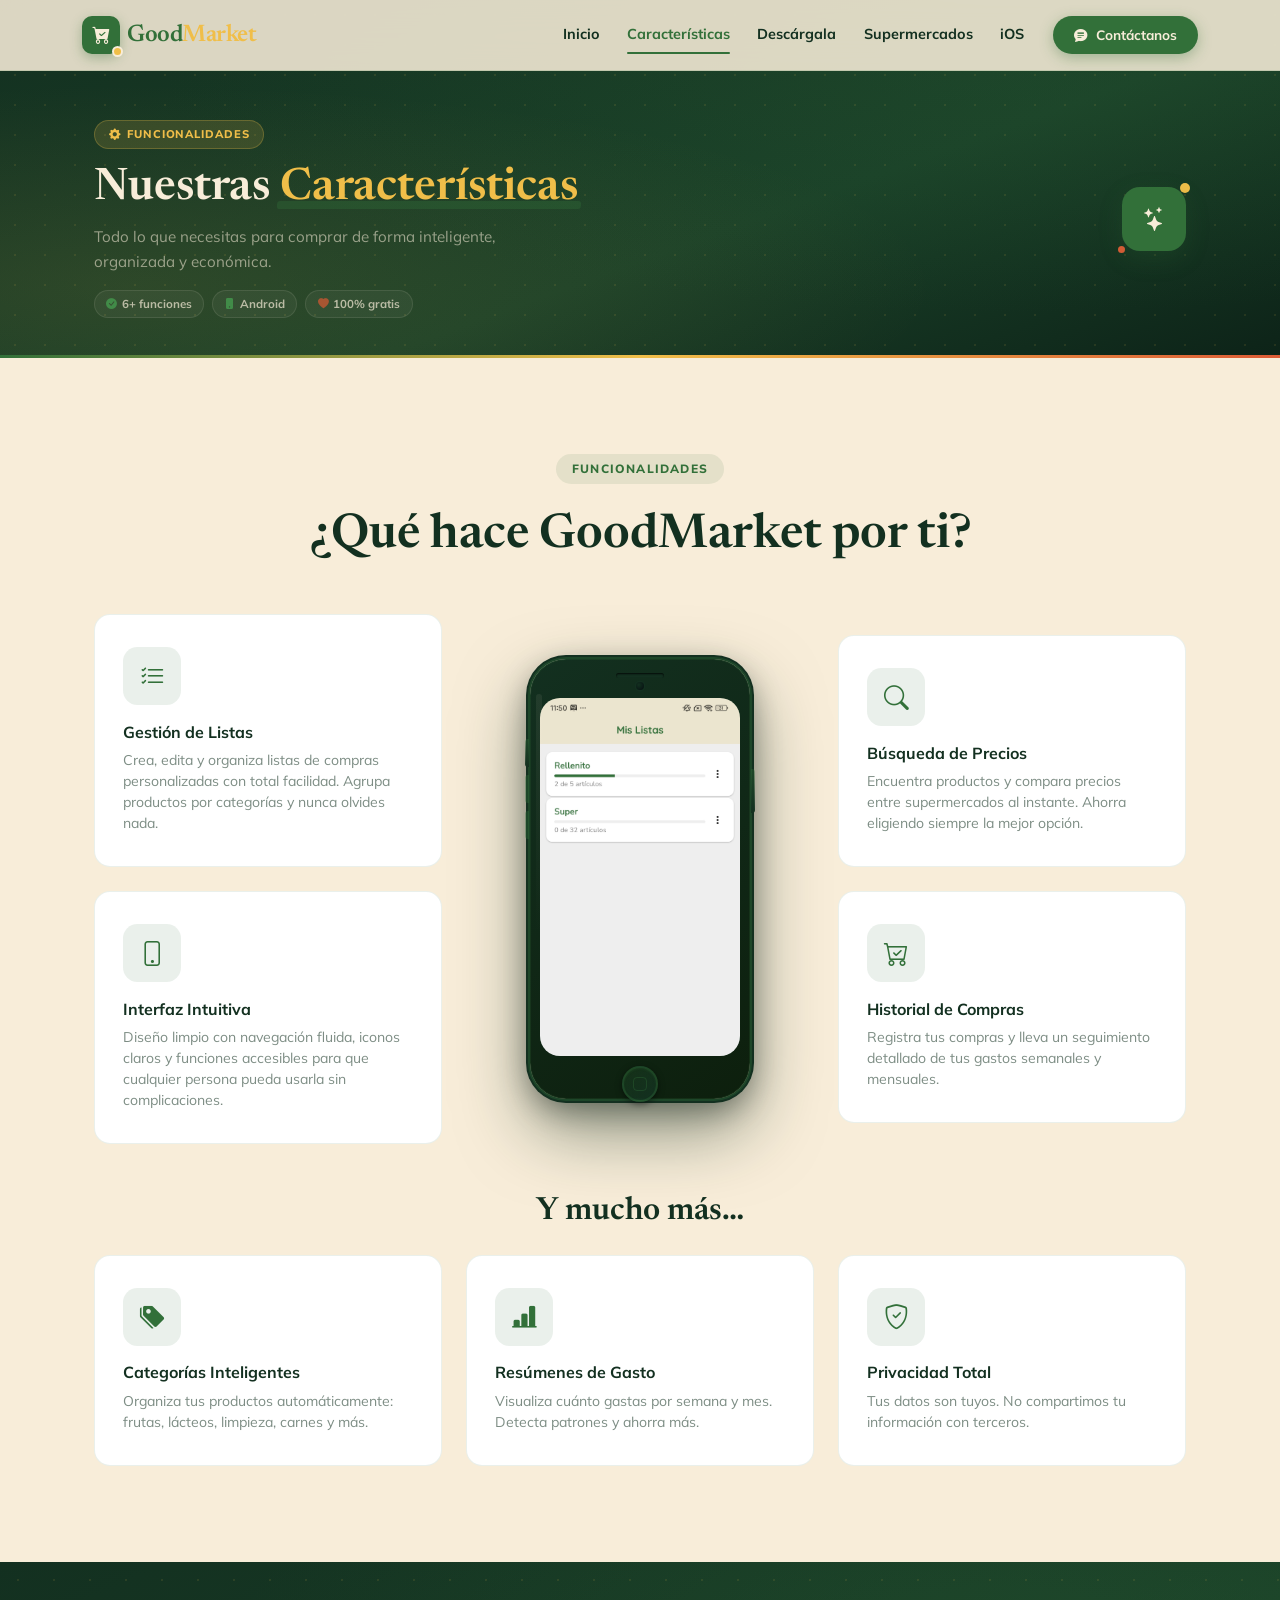
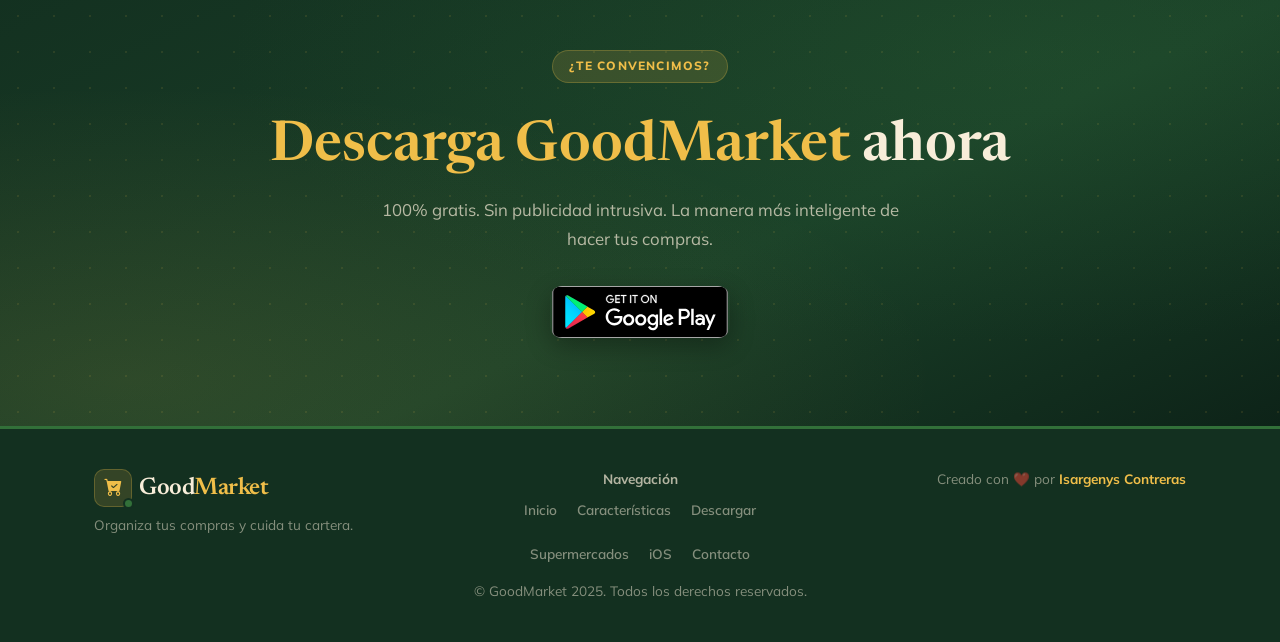
==== caracteristicas.html @ f2c8712f "Cambios en el diseño" ====
<!DOCTYPE html>
<html lang="es">
<head>
  <meta charset="utf-8" />
  <meta name="viewport" content="width=device-width, initial-scale=1, shrink-to-fit=no" />

  <title>Características de GoodMarket — Listas, Precios, Historial y más</title>
  <meta name="description" content="Descubre todas las funcionalidades de GoodMarket: gestión de listas de compras, búsqueda y comparación de precios, interfaz intuitiva e historial detallado de gastos." />
  <meta name="keywords" content="funcionalidades GoodMarket, características app compras, crear lista de compras, comparar precios supermercados, historial de compras, organizar compras app" />
  <meta name="robots" content="index, follow" />
  <link rel="canonical" href="https://www.goodmarket.app/caracteristicas.html" />

  <meta property="og:type" content="website" />
  <meta property="og:title" content="Características de GoodMarket — Todo para comprar inteligente" />
  <meta property="og:description" content="Gestión de listas, comparación de precios, interfaz limpia e historial de compras. Todo gratis." />
  <meta property="og:url" content="https://www.goodmarket.app/caracteristicas.html" />
  <meta property="og:image" content="https://www.goodmarket.app/assets/og-image.jpg" />
  <meta property="og:locale" content="es_ES" />

  <meta name="twitter:card" content="summary_large_image" />
  <meta name="twitter:title" content="Características de GoodMarket" />
  <meta name="twitter:description" content="Todas las funcionalidades para comprar inteligente." />
  <meta name="twitter:image" content="https://www.goodmarket.app/assets/og-image.jpg" />

  <link rel="icon" type="image/png" href="assets/Dark_small_logo.png" />
  <link rel="preconnect" href="https://fonts.googleapis.com" />
  <link rel="preconnect" href="https://fonts.gstatic.com" crossorigin />
  <link href="https://fonts.googleapis.com/css2?family=Mulish:wght@300;400;600;700;800&family=Newsreader:ital,wght@0,600;1,600&display=swap" rel="stylesheet" />
  <link href="https://cdn.jsdelivr.net/npm/bootstrap@5.3.3/dist/css/bootstrap.min.css" rel="stylesheet" />
  <link href="https://cdn.jsdelivr.net/npm/bootstrap-icons@1.11.3/font/bootstrap-icons.css" rel="stylesheet" />
  <link href="css/styles.css" rel="stylesheet" />

  <script type="application/ld+json">
  {
    "@context": "https://schema.org",
    "@type": "WebPage",
    "name": "Características de GoodMarket",
    "description": "Todas las funcionalidades de la app GoodMarket para organizar compras y comparar precios.",
    "url": "https://www.goodmarket.app/caracteristicas.html",
    "isPartOf": {
      "@type": "WebSite",
      "name": "GoodMarket",
      "url": "https://www.goodmarket.app"
    }
  }
  </script>
</head>

<body>

  <!-- ====== NAVBAR ====== -->
  <nav class="navbar navbar-expand-lg fixed-top" id="mainNav" aria-label="Navegación principal">
    <div class="container">
      <a class="navbar-brand gm-logo" href="index.html" aria-label="GoodMarket - Inicio">
        <span class="gm-logo__icon"><i class="bi bi-cart-check-fill"></i></span>
        <span class="gm-logo__text">
          <span class="gm-logo__good">Good</span><span class="gm-logo__market">Market</span>
        </span>
      </a>
      <button class="navbar-toggler" type="button"
              data-bs-toggle="collapse" data-bs-target="#navbarResponsive"
              aria-controls="navbarResponsive" aria-expanded="false" aria-label="Abrir menú">
        Menú <i class="bi bi-list ms-1"></i>
      </button>
      <div class="collapse navbar-collapse" id="navbarResponsive">
        <ul class="navbar-nav ms-auto me-3 my-3 my-lg-0">
          <li class="nav-item"><a class="nav-link" href="index.html">Inicio</a></li>
          <li class="nav-item"><a class="nav-link" href="caracteristicas.html">Características</a></li>
          <li class="nav-item"><a class="nav-link" href="descarga.html">Descárgala</a></li>
          <li class="nav-item"><a class="nav-link" href="unete.html">Supermercados</a></li>
          <li class="nav-item"><a class="nav-link" href="ios.html">iOS</a></li>
        </ul>
        <a class="btn-nav-feedback" href="contacto.html">
          <i class="bi bi-chat-text-fill me-2"></i>Contáctanos
        </a>
      </div>
    </div>
  </nav>

  <!-- ====== PAGE HEADER ====== -->
  <section class="page-header">
    <div class="container px-4">
      <div class="page-header__inner">

        <div class="page-header__text">
          <div class="page-header__badge">
            <i class="bi bi-gear-fill"></i> Funcionalidades
          </div>
          <h1 class="page-header__title">Nuestras <span>Características</span></h1>
          <p class="page-header__desc">
            Todo lo que necesitas para comprar de forma inteligente, organizada y económica.
          </p>
          <div class="page-header__tags">
            <span class="page-header__tag">
              <i class="bi bi-check-circle-fill t-forest"></i> 6+ funciones
            </span>
            <span class="page-header__tag">
              <i class="bi bi-phone-fill t-forest"></i> Android
            </span>
            <span class="page-header__tag">
              <i class="bi bi-heart-fill t-cherry"></i> 100% gratis
            </span>
          </div>
        </div>

        <div class="page-header__icon">
          <div class="page-header__icon-dot page-header__icon-dot--1"></div>
          <div class="page-header__icon-dot page-header__icon-dot--2"></div>
          <div class="page-header__icon-box page-header__icon-box--forest">
            <i class="bi bi-stars"></i>
          </div>
        </div>

      </div>
    </div>
  </section>

  <!-- ====== FEATURES CONTENT ====== -->
  <section class="features-section" aria-labelledby="features-title">
    <div class="container px-4">

      <div class="text-center mb-5 fade-in-up">
        <span class="section-label">Funcionalidades</span>
        <h2 class="section-title mt-2" id="features-title">¿Qué hace GoodMarket por ti?</h2>
      </div>

      <div class="row gx-4 gy-4 align-items-center mb-5">

        <!-- Columna izquierda -->
        <div class="col-lg-4">
          <div class="row gy-4">
            <div class="col-12 fade-in-up delay-1">
              <article class="feature-card">
                <div class="feature-icon-wrap"><i class="bi bi-list-check"></i></div>
                <h3>Gestión de Listas</h3>
                <p class="text-muted small mb-0">
                  Crea, edita y organiza listas de compras personalizadas con total facilidad.
                  Agrupa productos por categorías y nunca olvides nada.
                </p>
              </article>
            </div>
            <div class="col-12 fade-in-up delay-2">
              <article class="feature-card">
                <div class="feature-icon-wrap"><i class="bi bi-phone"></i></div>
                <h3>Interfaz Intuitiva</h3>
                <p class="text-muted small mb-0">
                  Diseño limpio con navegación fluida, iconos claros y funciones accesibles
                  para que cualquier persona pueda usarla sin complicaciones.
                </p>
              </article>
            </div>
          </div>
        </div>

        <!-- Phone Mockup centro -->
        <div class="col-lg-4 text-center fade-in-up">
          <div class="phone-mockup">
            <div class="phone-mockup__frame">
              <div class="phone-mockup__speaker"></div>
              <div class="phone-mockup__camera"></div>
              <div class="phone-mockup__screen">
                <img src="assets/6343.jpg"
                     alt="Vista de la app GoodMarket mostrando categorías de productos y precios comparados"
                     width="220" height="440" loading="lazy" />
              </div>
              <div class="phone-mockup__home"></div>
            </div>
            <div class="phone-mockup__shine" aria-hidden="true"></div>
          </div>
        </div>

        <!-- Columna derecha -->
        <div class="col-lg-4">
          <div class="row gy-4">
            <div class="col-12 fade-in-up delay-1">
              <article class="feature-card">
                <div class="feature-icon-wrap"><i class="bi bi-search"></i></div>
                <h3>Búsqueda de Precios</h3>
                <p class="text-muted small mb-0">
                  Encuentra productos y compara precios entre supermercados al instante.
                  Ahorra eligiendo siempre la mejor opción.
                </p>
              </article>
            </div>
            <div class="col-12 fade-in-up delay-2">
              <article class="feature-card">
                <div class="feature-icon-wrap"><i class="bi bi-cart-check"></i></div>
                <h3>Historial de Compras</h3>
                <p class="text-muted small mb-0">
                  Registra tus compras y lleva un seguimiento detallado de tus gastos
                  semanales y mensuales.
                </p>
              </article>
            </div>
          </div>
        </div>

      </div>

      <!-- Más funcionalidades -->
      <div class="text-center mb-4 fade-in-up">
        <h3 class="section-title" style="font-size:clamp(1.5rem,3vw,2rem);">Y mucho más…</h3>
      </div>

      <div class="row gx-4 gy-4 justify-content-center">
        <div class="col-md-6 col-lg-4 fade-in-up delay-1">
          <article class="feature-card">
            <div class="feature-icon-wrap"><i class="bi bi-tags-fill"></i></div>
            <h3>Categorías Inteligentes</h3>
            <p class="text-muted small mb-0">
              Organiza tus productos automáticamente: frutas, lácteos, limpieza, carnes y más.
            </p>
          </article>
        </div>
        <div class="col-md-6 col-lg-4 fade-in-up delay-2">
          <article class="feature-card">
            <div class="feature-icon-wrap"><i class="bi bi-bar-chart-line-fill"></i></div>
            <h3>Resúmenes de Gasto</h3>
            <p class="text-muted small mb-0">
              Visualiza cuánto gastas por semana y mes. Detecta patrones y ahorra más.
            </p>
          </article>
        </div>
        <div class="col-md-6 col-lg-4 fade-in-up delay-3">
          <article class="feature-card">
            <div class="feature-icon-wrap"><i class="bi bi-shield-check"></i></div>
            <h3>Privacidad Total</h3>
            <p class="text-muted small mb-0">
              Tus datos son tuyos. No compartimos tu información con terceros.
            </p>
          </article>
        </div>
      </div>

    </div>
  </section>

  <!-- ====== CTA ====== -->
  <section class="cta-section" aria-labelledby="cta-feat-title">
    <div class="container px-4 text-center fade-in-up" style="position:relative;z-index:1;">
      <span class="section-label section-label--dark">¿Te convencimos?</span>
      <h2 class="cta-title mt-3" id="cta-feat-title">
        <span>Descarga GoodMarket</span> ahora
      </h2>
      <p class="cta-subtitle mx-auto" style="max-width:520px;">
        100% gratis. Sin publicidad intrusiva. La manera más inteligente de hacer tus compras.
      </p>
      <div class="app-badge-wrap justify-content-center">
        <a href="https://play.google.com/store/apps/details?id=com.felixdev.goodmarketlist&hl=es_419"
           target="_blank" rel="noopener noreferrer"
           aria-label="Descargar GoodMarket en Google Play Store">
          <img class="app-badge" src="assets/img/google-play-badge.svg"
               alt="Disponible en Google Play" width="180" height="52" loading="lazy" />
        </a>
      </div>
    </div>
  </section>

  <!-- ====== FOOTER ====== -->
  <footer aria-label="Pie de página">
    <div class="container px-4">
      <div class="row gy-4">
        <div class="col-lg-4 text-center text-lg-start">
          <a class="gm-logo gm-logo--light" href="index.html" aria-label="GoodMarket - Inicio">
            <span class="gm-logo__icon"><i class="bi bi-cart-check-fill"></i></span>
            <span class="gm-logo__text">
              <span class="gm-logo__good">Good</span><span class="gm-logo__market">Market</span>
            </span>
          </a>
          <p class="footer-text mt-2">Organiza tus compras y cuida tu cartera.</p>
        </div>
        <div class="col-lg-4 text-center">
          <p class="footer-text fw-bold mb-2" style="color:rgba(248,237,217,0.7);">Navegación</p>
          <ul class="footer-links justify-content-center">
            <li><a href="index.html">Inicio</a></li>
            <li><a href="caracteristicas.html">Características</a></li>
            <li><a href="descarga.html">Descargar</a></li>
            <li><a href="unete.html">Supermercados</a></li>
            <li><a href="ios.html">iOS</a></li>
            <li><a href="contacto.html">Contacto</a></li>
          </ul>
          <p class="footer-text mb-0">&copy; GoodMarket 2025. Todos los derechos reservados.</p>
        </div>
        <div class="col-lg-4 text-center text-lg-end">
          <p class="footer-text mb-0">
            Creado con ❤️ por
            <a href="https://isargenys.github.io/" target="_blank" rel="noopener noreferrer">
              <span class="footer-author">Isargenys Contreras</span>
            </a>
          </p>
        </div>
      </div>
    </div>
  </footer>

  <script src="https://cdn.jsdelivr.net/npm/bootstrap@5.3.3/dist/js/bootstrap.bundle.min.js"></script>
  <script src="js/main.js"></script>
</body>
</html>
---- css/styles.css ----
/* ================================================
   VARIABLES — PALETA ÚNICA
   #327039 · #133020 · #F8EDD9 · #F0BE49 · #DD5C36
================================================ */
:root {
  --forest:    #327039;
  --tilled:    #133020;
  --alabaster: #F8EDD9;
  --wheat:     #F0BE49;
  --cherry:    #DD5C36;

  /* Variantes con transparencia */
  --forest-5:   rgba(50, 112, 57, 0.05);
  --forest-10:  rgba(50, 112, 57, 0.10);
  --forest-15:  rgba(50, 112, 57, 0.15);
  --forest-20:  rgba(50, 112, 57, 0.20);
  --forest-35:  rgba(50, 112, 57, 0.35);

  --tilled-85:  rgba(19, 48, 32, 0.85);
  --tilled-50:  rgba(19, 48, 32, 0.50);
  --tilled-15:  rgba(19, 48, 32, 0.15);
  --tilled-8:   rgba(19, 48, 32, 0.08);

  --wheat-10:   rgba(240, 190, 73, 0.10);
  --wheat-15:   rgba(240, 190, 73, 0.15);
  --wheat-25:   rgba(240, 190, 73, 0.25);
  --wheat-40:   rgba(240, 190, 73, 0.40);

  --cherry-10:  rgba(221, 92, 54, 0.10);
  --cherry-15:  rgba(221, 92, 54, 0.15);
  --cherry-25:  rgba(221, 92, 54, 0.25);
  --cherry-40:  rgba(221, 92, 54, 0.40);

  --alabaster-70: rgba(248, 237, 217, 0.70);
  --alabaster-50: rgba(248, 237, 217, 0.50);
  --alabaster-30: rgba(248, 237, 217, 0.30);
  --alabaster-15: rgba(248, 237, 217, 0.15);
  --alabaster-7:  rgba(248, 237, 217, 0.07);

  --radius:    1rem;
  --shadow:    0 20px 60px var(--tilled-15);
  --shadow-sm: 0 4px 20px var(--tilled-8);
}

*, *::before, *::after { box-sizing: border-box; }
html { scroll-behavior: smooth; }

body {
  font-family: 'Mulish', sans-serif;
  color: var(--tilled);
  background: var(--alabaster);
  overflow-x: hidden;
}

/* ================================================
   SELECCIÓN DE TEXTO
================================================ */
::selection {
  background: var(--wheat);
  color: var(--tilled);
}

::-moz-selection {
  background: var(--wheat);
  color: var(--tilled);
}

/* ================================================
   SCROLLBAR
================================================ */
::-webkit-scrollbar { width: 8px; }
::-webkit-scrollbar-track { background: var(--alabaster); }
::-webkit-scrollbar-thumb {
  background: var(--forest);
  border-radius: 4px;
}
::-webkit-scrollbar-thumb:hover { background: var(--tilled); }

/* ================================================
   ENLACES GLOBALES
================================================ */
a { color: var(--forest); transition: color 0.2s; }
a:hover { color: var(--tilled); }

/* ================================================
   LOGO TIPOGRÁFICO
================================================ */
.gm-logo {
  display: inline-flex;
  align-items: center;
  gap: 0.45rem;
  text-decoration: none;
  user-select: none;
}

.gm-logo__icon {
  display: flex;
  align-items: center;
  justify-content: center;
  width: 38px;
  height: 38px;
  background: var(--forest);
  border-radius: 10px;
  flex-shrink: 0;
  position: relative;
  box-shadow: 0 4px 12px var(--forest-35);
  transition: transform 0.3s ease, box-shadow 0.3s ease;
}

.gm-logo__icon::after {
  content: '';
  position: absolute;
  bottom: -3px;
  right: -3px;
  width: 11px;
  height: 11px;
  background: var(--wheat);
  border-radius: 50%;
  border: 2px solid var(--alabaster);
}

.gm-logo__icon i {
  font-size: 1.15rem;
  color: var(--alabaster);
}

.gm-logo:hover .gm-logo__icon {
  transform: rotate(-6deg) scale(1.08);
  box-shadow: 0 6px 18px var(--forest-35);
}

.gm-logo__text {
  display: flex;
  align-items: baseline;
  font-family: 'Newsreader', serif;
  font-size: 1.5rem;
  font-weight: 600;
  letter-spacing: -0.02em;
  line-height: 1;
}

.gm-logo__good   { color: var(--forest); transition: color 0.3s; }
.gm-logo__market { color: var(--wheat); transition: color 0.3s; }

/* Logo sobre fondo oscuro */
.gm-logo--light .gm-logo__icon {
  background: var(--wheat-15);
  border: 1.5px solid var(--wheat-25);
  box-shadow: none;
}
.gm-logo--light .gm-logo__icon i   { color: var(--wheat); }
.gm-logo--light .gm-logo__icon::after {
  background: var(--forest);
  border-color: var(--tilled);
}
.gm-logo--light .gm-logo__good   { color: var(--alabaster); }
.gm-logo--light .gm-logo__market { color: var(--wheat); }

/* ================================================
   NAVBAR
================================================ */
#mainNav {
  background: rgba(248, 237, 217, 0.88);
  backdrop-filter: blur(16px);
  -webkit-backdrop-filter: blur(16px);
  border-bottom: 1px solid var(--forest-15);
  transition: all 0.3s ease;
  padding: 0.7rem 0;
}

#mainNav.scrolled {
  background: rgba(248, 237, 217, 0.98);
  box-shadow: var(--shadow-sm);
}

.nav-link {
  font-weight: 700;
  font-size: 0.9rem;
  color: var(--tilled) !important;
  padding: 0.5rem 0.85rem !important;
  position: relative;
  transition: color 0.3s;
}

.nav-link::after {
  content: '';
  position: absolute;
  bottom: 0; left: 0.85rem; right: 0.85rem;
  height: 2px;
  background: var(--forest);
  border-radius: 2px;
  transform: scaleX(0);
  transition: transform 0.3s ease;
}

.nav-link:hover        { color: var(--forest) !important; }
.nav-link:hover::after { transform: scaleX(1); }
.nav-link.active       { color: var(--forest) !important; }
.nav-link.active::after{ transform: scaleX(1); }

.btn-nav-feedback {
  background: var(--forest);
  color: var(--alabaster) !important;
  border: none;
  font-weight: 700;
  font-size: 0.85rem;
  padding: 0.55rem 1.3rem;
  border-radius: 50px;
  transition: all 0.3s ease;
  box-shadow: 0 4px 14px var(--forest-35);
  text-decoration: none;
  display: inline-flex;
  align-items: center;
}

.btn-nav-feedback:hover {
  background: var(--tilled);
  transform: translateY(-2px);
  box-shadow: 0 8px 22px var(--tilled-15);
  color: var(--wheat) !important;
}

.navbar-toggler {
  border: 2px solid var(--forest-35);
  border-radius: 0.5rem;
  padding: 0.4rem 0.75rem;
  font-size: 0.85rem;
  font-weight: 700;
  color: var(--forest);
}

.navbar-toggler:focus { box-shadow: 0 0 0 3px var(--forest-15); }


/* ================================================
   HERO
================================================ */
.masthead {
  min-height: 100vh;
  background:
    radial-gradient(ellipse at 75% 30%, var(--forest-20) 0%, transparent 55%),
    radial-gradient(ellipse at 15% 80%, var(--wheat-15) 0%, transparent 50%),
    linear-gradient(160deg, var(--tilled) 0%, #1a4028 55%, #0d2318 100%);
  display: flex;
  align-items: center;
  padding: 7rem 0 4rem;
  position: relative;
  overflow: hidden;
}

.masthead::before {
  content: '';
  position: absolute;
  inset: 0;
  background-image: radial-gradient(circle, var(--wheat-10) 1px, transparent 1px);
  background-size: 36px 36px;
  pointer-events: none;
}

.hero-badge {
  display: inline-flex;
  align-items: center;
  gap: 0.45rem;
  background: var(--wheat-15);
  border: 1px solid var(--wheat-40);
  color: var(--wheat);
  font-size: 0.78rem;
  font-weight: 800;
  padding: 0.4rem 1.1rem;
  border-radius: 50px;
  margin-bottom: 1.5rem;
  letter-spacing: 0.06em;
  text-transform: uppercase;
}

.hero-title {
  font-family: 'Newsreader', serif;
  font-size: clamp(3rem, 8vw, 5.5rem);
  font-weight: 600;
  color: var(--alabaster);
  line-height: 1.05;
  margin-bottom: 1.5rem;
}

.hero-title span { color: var(--wheat); }

.hero-subtitle {
  font-size: 1.1rem;
  color: var(--alabaster-70);
  font-weight: 400;
  line-height: 1.75;
  margin-bottom: 2.5rem;
  max-width: 460px;
}

.hero-stats {
  display: flex;
  gap: 1.75rem;
  margin-bottom: 2.5rem;
  flex-wrap: wrap;
}

.hero-stat-number {
  display: block;
  font-size: 1.5rem;
  font-weight: 800;
  color: var(--wheat);
}

.hero-stat-label {
  font-size: 0.72rem;
  color: var(--alabaster-50);
  text-transform: uppercase;
  letter-spacing: 0.06em;
}

.hero-stat-divider {
  width: 1px;
  background: var(--alabaster-15);
  align-self: stretch;
}

.app-badge-wrap { display: flex; flex-wrap: wrap; gap: 1rem; align-items: center; }
.app-badge-wrap a { transition: transform 0.3s, filter 0.3s; }
.app-badge-wrap a:hover { transform: translateY(-3px); filter: brightness(1.1); }

.app-badge {
  height: 52px;
  border-radius: 0.75rem;
  box-shadow: 0 8px 24px rgba(0,0,0,0.3);
}

.hero-image-wrapper {
  position: relative;
  display: flex;
  justify-content: center;
  align-items: center;
}

.hero-glow {
  position: absolute;
  width: 380px; height: 380px;
  background: radial-gradient(circle, var(--forest-35), transparent 68%);
  border-radius: 50%;
  z-index: 0;
}

.hero-phone-img {
  position: relative;
  z-index: 1;
  max-width: 75%;
  height: auto;
  filter: drop-shadow(0 30px 55px rgba(0,0,0,0.5));
  animation: float 6s ease-in-out infinite;
}

@keyframes float {
  0%, 100% { transform: translateY(0); }
  50%      { transform: translateY(-18px); }
}

/* ================================================
   PAGE HEADER — FONDO OSCURO MODERNO
================================================ */
.page-header {
  background:
    radial-gradient(ellipse at 80% 20%, var(--forest-15) 0%, transparent 60%),
    radial-gradient(ellipse at 10% 80%, var(--wheat-10) 0%, transparent 50%),
    linear-gradient(160deg, var(--tilled) 0%, #1a4028 60%, #0d2318 100%);
  padding: 7.5rem 0 2.5rem;
  position: relative;
  overflow: hidden;
}

/* Patrón de puntos */
.page-header::before {
  content: '';
  position: absolute;
  inset: 0;
  background-image: radial-gradient(circle, var(--wheat-10) 1px, transparent 1px);
  background-size: 30px 30px;
  pointer-events: none;
}

/* Línea gradiente inferior */
.page-header::after {
  content: '';
  position: absolute;
  bottom: 0;
  left: 0;
  right: 0;
  height: 3px;
  background: linear-gradient(90deg, var(--forest), var(--wheat), var(--cherry));
}

/* Layout */
.page-header__inner {
  display: flex;
  align-items: center;
  justify-content: space-between;
  gap: 2rem;
  position: relative;
  z-index: 1;
}

/* ── Texto ── */
.page-header__text {
  flex: 1;
  min-width: 0;
}

/* Badge */
.page-header__badge {
  display: inline-flex;
  align-items: center;
  gap: 0.35rem;
  font-size: 0.7rem;
  font-weight: 800;
  letter-spacing: 0.08em;
  text-transform: uppercase;
  padding: 0.3rem 0.85rem;
  border-radius: 50px;
  margin-bottom: 0.85rem;
  background: var(--wheat-15);
  border: 1px solid var(--wheat-25);
  color: var(--wheat);
}

.page-header__badge i {
  font-size: 0.72rem;
}

.page-header__badge--wheat {
  background: var(--wheat-15);
  border-color: var(--wheat-25);
  color: var(--wheat);
}

.page-header__badge--cherry {
  background: var(--cherry-15);
  border-color: var(--cherry-25);
  color: var(--cherry);
}

.page-header__badge--tilled {
  background: var(--alabaster-15);
  border-color: var(--alabaster-30);
  color: var(--alabaster);
}

/* Título */
.page-header__title {
  font-family: 'Newsreader', serif;
  font-size: clamp(1.8rem, 4vw, 2.8rem);
  font-weight: 600;
  color: var(--alabaster);
  line-height: 1.2;
  margin: 0 0 0.5rem;
}

.page-header__title span {
  position: relative;
  color: var(--wheat);
  z-index: 1;
}

/* Subrayado decorativo */
.page-header__title span::after {
  content: '';
  position: absolute;
  bottom: 2px;
  left: -3px;
  right: -3px;
  height: 8px;
  background: var(--forest-35);
  border-radius: 3px;
  z-index: -1;
  transform: skewX(-4deg);
}

/* Variante cherry */
.page-header__title span.u-cherry {
  color: var(--cherry);
}

.page-header__title span.u-cherry::after {
  background: var(--cherry-15);
}

/* Descripción */
.page-header__desc {
  font-size: 0.95rem;
  color: var(--alabaster);
  opacity: 0.55;
  line-height: 1.65;
  margin: 0;
  max-width: 480px;
}

/* Tags */
.page-header__tags {
  display: flex;
  flex-wrap: wrap;
  gap: 0.5rem;
  margin-top: 1rem;
}

.page-header__tag {
  display: inline-flex;
  align-items: center;
  gap: 0.3rem;
  font-size: 0.72rem;
  font-weight: 700;
  padding: 0.25rem 0.7rem;
  border-radius: 50px;
  background: var(--alabaster-7);
  border: 1px solid var(--alabaster-15);
  color: var(--alabaster);
  opacity: 0.7;
}

.page-header__tag i {
  font-size: 0.68rem;
}

.page-header__tag i.t-forest {
  color: var(--forest);
  filter: brightness(1.5);
}

.page-header__tag i.t-wheat {
  color: var(--wheat);
}

.page-header__tag i.t-cherry {
  color: var(--cherry);
}

/* ── Ícono decorativo ── */
.page-header__icon {
  position: relative;
  flex-shrink: 0;
}

.page-header__icon-box {
  width: 64px;
  height: 64px;
  border-radius: 18px;
  display: flex;
  align-items: center;
  justify-content: center;
  font-size: 1.5rem;
  position: relative;
  z-index: 1;
  transition: transform 0.3s ease;
}

.page-header__icon-box:hover {
  transform: rotate(-6deg) scale(1.06);
}

.page-header__icon-box--forest {
  background: var(--forest);
  color: var(--alabaster);
  box-shadow: 0 8px 24px var(--forest-20);
}

.page-header__icon-box--wheat {
  background: var(--wheat);
  color: var(--tilled);
  box-shadow: 0 8px 24px var(--wheat-25);
}

.page-header__icon-box--cherry {
  background: var(--cherry);
  color: var(--alabaster);
  box-shadow: 0 8px 24px var(--cherry-25);
}

.page-header__icon-box--tilled {
  background: var(--alabaster);
  color: var(--tilled);
  box-shadow: 0 8px 24px var(--tilled-15);
}

/* Puntos decorativos */
.page-header__icon-dot {
  position: absolute;
  width: 10px;
  height: 10px;
  border-radius: 50%;
  z-index: 0;
}

.page-header__icon-dot--1 {
  background: var(--wheat);
  top: -4px;
  right: -4px;
}

.page-header__icon-dot--2 {
  background: var(--cherry);
  bottom: -2px;
  left: -4px;
  width: 7px;
  height: 7px;
}

/* ── Responsive ── */
@media (max-width: 767.98px) {
  .page-header {
    padding: 6.5rem 0 2rem;
  }

  .page-header__inner {
    flex-direction: column-reverse;
    text-align: center;
    gap: 1rem;
  }

  .page-header__desc {
    max-width: 100%;
  }

  .page-header__tags {
    justify-content: center;
  }

  .page-header__icon-box {
    width: 52px;
    height: 52px;
    font-size: 1.3rem;
    border-radius: 15px;
  }
}

/* ================================================
   DOWNLOAD PAGE — SECCIÓN PRINCIPAL
================================================ */
.download-section {
  padding: 5rem 0;
  background: var(--alabaster);
}

.download-text {
  font-size: 1rem;
  color: var(--tilled);
  opacity: 0.6;
  line-height: 1.8;
  margin-bottom: 2rem;
  max-width: 520px;
}

/* ── Phone con glow ── */
.download-phone-wrap {
  position: relative;
  display: inline-block;
}

.download-phone-glow {
  position: absolute;
  top: 50%;
  left: 50%;
  transform: translate(-50%, -50%);
  width: 280px;
  height: 280px;
  background: radial-gradient(circle, var(--forest-20), transparent 70%);
  border-radius: 50%;
  z-index: 0;
  animation: glow-pulse 4s ease-in-out infinite;
}

@keyframes glow-pulse {
  0%, 100% { transform: translate(-50%, -50%) scale(1); opacity: 0.6; }
  50%      { transform: translate(-50%, -50%) scale(1.15); opacity: 1; }
}

.download-phone-img {
  position: relative;
  z-index: 1;
  max-width: 72%;
  height: auto;
  border-radius: 1.5rem;
  box-shadow: 0 24px 60px var(--tilled-15);
  animation: float 6s ease-in-out infinite;
}

/* ── Stat Cards ── */
.stat-card {
  background: #fff;
  border: 1.5px solid var(--forest-10);
  border-radius: var(--radius);
  padding: 1.25rem 1rem;
  text-align: center;
  transition: all 0.3s ease;
  height: 100%;
}

.stat-card:hover {
  border-color: var(--forest);
  transform: translateY(-4px);
  box-shadow: var(--shadow);
}

.stat-card__icon {
  width: 40px;
  height: 40px;
  background: var(--cherry-10);
  border-radius: 12px;
  display: flex;
  align-items: center;
  justify-content: center;
  font-size: 1.1rem;
  color: var(--cherry);
  margin: 0 auto 0.75rem;
}

.stat-card__icon--forest {
  background: var(--forest-10);
  color: var(--forest);
}

.stat-card__icon--wheat {
  background: var(--wheat-10);
  color: var(--wheat);
}

.stat-card__icon--cherry {
  background: var(--cherry-10);
  color: var(--cherry);
}

.stat-card__label {
  display: block;
  font-size: 0.7rem;
  text-transform: uppercase;
  letter-spacing: 0.08em;
  color: var(--tilled);
  opacity: 0.45;
  margin-bottom: 0.25rem;
  font-weight: 700;
}

.stat-card__value {
  display: block;
  font-weight: 800;
  color: var(--tilled);
  font-size: 1.05rem;
}

.stat-card__value--wheat {
  color: var(--wheat);
}

.stat-card__value--forest {
  color: var(--forest);
}

.stat-card__value--cherry {
  color: var(--cherry);
}

/* ── iOS Link ── */
.download-ios-link {
  display: inline-flex;
  align-items: center;
  gap: 0.4rem;
  font-size: 0.85rem;
  color: var(--tilled);
  opacity: 0.5;
  padding: 0.75rem 1.25rem;
  background: var(--forest-5);
  border: 1px solid var(--forest-10);
  border-radius: 50px;
  transition: all 0.3s ease;
}

.download-ios-link:hover {
  opacity: 0.8;
  border-color: var(--forest-20);
  background: var(--forest-10);
}

.download-ios-link i {
  font-size: 1rem;
  color: var(--tilled);
}

.download-ios-link a {
  color: var(--forest);
  font-weight: 700;
  text-decoration: none;
  transition: color 0.2s;
}

.download-ios-link a:hover {
  color: var(--tilled);
}

/* ── Responsive ── */
@media (max-width: 991.98px) {
  .download-phone-img {
    max-width: 55%;
  }

  .download-phone-glow {
    width: 220px;
    height: 220px;
  }

  .download-ios-link {
    justify-content: center;
    width: 100%;
  }
}

@media (max-width: 575.98px) {
  .download-phone-img {
    max-width: 68%;
  }

  .stat-card {
    padding: 1rem 0.75rem;
  }

  .stat-card__value {
    font-size: 0.95rem;
  }
}

/* ================================================
   FAQ SECTION
================================================ */
.faq-section {
  padding: 5rem 0;
  background: var(--alabaster);
}

/* Accordion personalizado */
.accordion-item {
  border: 1.5px solid var(--forest-10) !important;
  border-radius: var(--radius) !important;
  margin-bottom: 0.75rem;
  overflow: hidden;
  background: #fff;
  transition: all 0.3s ease;
}

.accordion-item:hover {
  border-color: var(--forest-20) !important;
  box-shadow: var(--shadow-sm);
}

.accordion-button {
  font-size: 0.95rem;
  font-weight: 700;
  color: var(--tilled) !important;
  background: #fff !important;
  padding: 1.1rem 1.5rem;
  box-shadow: none !important;
  transition: all 0.3s ease;
}

.accordion-button:not(.collapsed) {
  color: var(--forest) !important;
  background: var(--forest-5) !important;
}

/* Flecha personalizada */
.accordion-button::after {
  background-image: url("data:image/svg+xml,%3Csvg xmlns='http://www.w3.org/2000/svg' width='16' height='16' fill='%23327039' viewBox='0 0 16 16'%3E%3Cpath fill-rule='evenodd' d='M1.646 4.646a.5.5 0 0 1 .708 0L8 10.293l5.646-5.647a.5.5 0 0 1 .708.708l-6 6a.5.5 0 0 1-.708 0l-6-6a.5.5 0 0 1 0-.708z'/%3E%3C/svg%3E");
  transition: transform 0.3s ease;
}

.accordion-button:not(.collapsed)::after {
  background-image: url("data:image/svg+xml,%3Csvg xmlns='http://www.w3.org/2000/svg' width='16' height='16' fill='%23327039' viewBox='0 0 16 16'%3E%3Cpath fill-rule='evenodd' d='M1.646 4.646a.5.5 0 0 1 .708 0L8 10.293l5.646-5.647a.5.5 0 0 1 .708.708l-6 6a.5.5 0 0 1-.708 0l-6-6a.5.5 0 0 1 0-.708z'/%3E%3C/svg%3E");
}

.accordion-body {
  font-size: 0.9rem;
  color: var(--tilled);
  opacity: 0.65;
  line-height: 1.75;
  padding: 0 1.5rem 1.25rem;
  background: #fff;
}

.accordion-body strong {
  color: var(--forest);
  opacity: 1;
  font-weight: 700;
}

/* ================================================
   iOS PAGE — LINKS EN CARDS
================================================ */
.ios-card-link {
  color: var(--forest);
  font-weight: 700;
  font-size: 0.9rem;
  text-decoration: none;
  display: inline-flex;
  align-items: center;
  gap: 0.3rem;
  padding: 0.4rem 0.9rem;
  border-radius: 50px;
  background: var(--forest-5);
  border: 1px solid var(--forest-10);
  transition: all 0.3s ease;
}

.ios-card-link:hover {
  background: var(--forest);
  color: var(--alabaster);
  border-color: var(--forest);
  transform: translateX(3px);
}

.ios-card-link i {
  transition: transform 0.3s ease;
}

.ios-card-link:hover i {
  transform: translateX(3px);
}

/* ================================================
   CONTACT PAGE
================================================ */
.contact-section {
  padding: 5rem 0;
  background: var(--alabaster);
}

.contact-desc {
  font-size: 1rem;
  color: var(--tilled);
  opacity: 0.55;
  line-height: 1.8;
  margin-bottom: 0;
}

/* ── Canales de contacto ── */
.contact-channels {
  display: flex;
  flex-direction: column;
  gap: 0.75rem;
  margin-top: 1.75rem;
}

.contact-channel {
  display: flex;
  align-items: center;
  gap: 1rem;
  padding: 1.15rem 1.25rem;
  background: #fff;
  border: 1.5px solid var(--forest-10);
  border-radius: var(--radius);
  text-decoration: none;
  color: var(--tilled);
  transition: all 0.3s ease;
  box-shadow: var(--shadow-sm);
}

.contact-channel:hover {
  border-color: var(--forest);
  transform: translateX(6px);
  box-shadow: var(--shadow);
  color: var(--tilled);
}

.contact-channel--static {
  cursor: default;
}

.contact-channel--static:hover {
  transform: none;
  border-color: var(--forest-10);
  box-shadow: var(--shadow-sm);
}

.contact-channel__icon {
  width: 46px;
  height: 46px;
  border-radius: 14px;
  display: flex;
  align-items: center;
  justify-content: center;
  font-size: 1.2rem;
  flex-shrink: 0;
  transition: all 0.3s ease;
}

.contact-channel__icon--forest {
  background: var(--forest-10);
  color: var(--forest);
}

.contact-channel:hover .contact-channel__icon--forest {
  background: var(--forest);
  color: var(--alabaster);
}

.contact-channel__icon--wheat {
  background: var(--wheat-10);
  color: var(--wheat);
}

.contact-channel:hover .contact-channel__icon--wheat {
  background: var(--wheat);
  color: var(--tilled);
}

.contact-channel__icon--cherry {
  background: var(--cherry-10);
  color: var(--cherry);
}

.contact-channel__info {
  flex: 1;
  min-width: 0;
}

.contact-channel__info strong {
  display: block;
  font-size: 0.88rem;
  font-weight: 700;
  color: var(--tilled);
  margin-bottom: 0.15rem;
}

.contact-channel__info span {
  display: block;
  font-size: 0.82rem;
  color: var(--tilled);
  opacity: 0.5;
  font-weight: 600;
  overflow: hidden;
  text-overflow: ellipsis;
  white-space: nowrap;
}

.contact-channel__arrow {
  color: var(--forest);
  font-size: 0.85rem;
  opacity: 0;
  transform: translateX(-4px);
  transition: all 0.3s ease;
  flex-shrink: 0;
}

.contact-channel:hover .contact-channel__arrow {
  opacity: 1;
  transform: translateX(0);
}

/* ── Formulario Card ── */
.contact-form-card {
  background: #fff;
  border: 1.5px solid var(--forest-10);
  border-radius: 1.25rem;
  padding: 2.5rem;
  box-shadow: var(--shadow);
  position: relative;
  overflow: hidden;
}

/* Línea superior decorativa */
.contact-form-card::before {
  content: '';
  position: absolute;
  top: 0;
  left: 0;
  right: 0;
  height: 3px;
  background: linear-gradient(90deg, var(--forest), var(--wheat), var(--cherry));
}

.contact-form-card__header {
  display: flex;
  align-items: flex-start;
  gap: 0.75rem;
  margin-bottom: 1.5rem;
  padding-bottom: 1.25rem;
  border-bottom: 1px solid var(--forest-5);
}

.contact-form-card__header > i {
  font-size: 1.3rem;
  color: var(--forest);
  margin-top: 0.15rem;
  flex-shrink: 0;
}

.contact-form-card__header h3 {
  font-weight: 700;
  font-size: 1.1rem;
  color: var(--tilled);
  margin: 0 0 0.2rem;
}

.contact-form-card__header p {
  font-size: 0.82rem;
  color: var(--tilled);
  opacity: 0.45;
  margin: 0;
}

/* Form controls */
.form-floating .form-control,
.form-floating textarea,
.form-floating select {
  border: 1.5px solid var(--forest-10);
  border-radius: 0.75rem;
  font-size: 0.9rem;
  background: #fff;
  color: var(--tilled);
  transition: border-color 0.3s, box-shadow 0.3s;
}

.form-floating .form-control:focus,
.form-floating textarea:focus,
.form-floating select:focus {
  border-color: var(--forest);
  box-shadow: 0 0 0 3px var(--forest-10);
}

.form-floating label {
  color: var(--tilled);
  opacity: 0.5;
  font-size: 0.9rem;
}

/* Submit button */
.btn-submit {
  background: var(--forest);
  border: none;
  color: var(--alabaster);
  font-weight: 700;
  border-radius: 50px;
  padding: 0.85rem;
  font-size: 1rem;
  transition: all 0.3s ease;
  box-shadow: 0 6px 20px var(--forest-35);
  position: relative;
  overflow: hidden;
}

.btn-submit::before {
  content: '';
  position: absolute;
  top: 0;
  left: -100%;
  width: 100%;
  height: 100%;
  background: linear-gradient(
    90deg,
    transparent,
    rgba(248, 237, 217, 0.15),
    transparent
  );
  transition: left 0.5s ease;
}

.btn-submit:hover::before {
  left: 100%;
}

.btn-submit:hover {
  background: var(--tilled);
  transform: translateY(-2px);
  box-shadow: 0 10px 28px var(--tilled-15);
  color: var(--wheat);
}

/* ── Responsive ── */
@media (max-width: 991.98px) {
  .contact-form-card {
    padding: 2rem;
  }
}

@media (max-width: 575.98px) {
  .contact-form-card {
    padding: 1.5rem;
  }

  .contact-channel {
    padding: 1rem;
  }

  .contact-channel__info span {
    white-space: normal;
  }
}
/* ================================================
   QUOTE
================================================ */
.quote-section {
  background: var(--alabaster);
  padding: 5.5rem 0;
}

.quote-card {
  background: #fff;
  border-radius: 1.5rem;
  padding: 3rem;
  box-shadow: var(--shadow);
  border: 1px solid var(--forest-10);
  position: relative;
  overflow: hidden;
}

.quote-card::before {
  content: '"';
  position: absolute;
  top: -1.5rem; left: 1.5rem;
  font-size: 11rem;
  font-family: 'Newsreader', serif;
  color: var(--forest-5);
  line-height: 1;
  pointer-events: none;
}

.quote-card::after {
  content: '';
  position: absolute;
  left: 0; top: 15%; bottom: 15%;
  width: 5px;
  background: linear-gradient(to bottom, var(--forest), var(--wheat));
  border-radius: 0 4px 4px 0;
}

.quote-text {
  font-size: clamp(1rem, 2.4vw, 1.2rem);
  color: var(--tilled);
  opacity: 0.7;
  font-style: italic;
  line-height: 1.85;
  position: relative;
  z-index: 1;
}

.quote-brand {
  font-family: 'Newsreader', serif;
  font-size: 1.6rem;
  font-weight: 600;
  color: var(--forest);
  margin-top: 1.5rem;
}

/* ================================================
   SECTION HELPERS
================================================ */
.section-label {
  display: inline-block;
  font-size: 0.75rem;
  font-weight: 800;
  text-transform: uppercase;
  letter-spacing: 0.1em;
  color: var(--forest);
  background: var(--forest-10);
  padding: 0.4rem 1rem;
  border-radius: 50px;
  margin-bottom: 1rem;
}

.section-label--cherry {
  color: var(--cherry);
  background: var(--cherry-10);
}

.section-label--dark {
  color: var(--wheat);
  background: var(--wheat-15);
  border: 1px solid var(--wheat-25);
}

.section-title {
  font-family: 'Newsreader', serif;
  font-size: clamp(2rem, 5vw, 3rem);
  font-weight: 600;
  color: var(--tilled);
  line-height: 1.2;
}

.text-muted {
  color: var(--tilled) !important;
  opacity: 0.55;
}

/* ================================================
   FEATURES
================================================ */
.features-section {
  padding: 6rem 0;
  background: var(--alabaster);
}

.feature-card {
  background: #fff;
  border: 1.5px solid var(--forest-10);
  border-radius: var(--radius);
  padding: 2rem 1.75rem;
  transition: all 0.35s ease;
  height: 100%;
}

.feature-card:hover {
  border-color: var(--forest);
  box-shadow: var(--shadow);
  transform: translateY(-6px);
}

.feature-icon-wrap {
  width: 58px; height: 58px;
  background: var(--forest-10);
  border-radius: 0.9rem;
  display: flex;
  align-items: center;
  justify-content: center;
  margin-bottom: 1.1rem;
  font-size: 1.55rem;
  color: var(--forest);
  transition: all 0.3s ease;
}

.feature-card:hover .feature-icon-wrap {
  background: var(--forest);
  color: var(--alabaster);
}

.feature-card h3 {
  font-weight: 700;
  font-size: 1rem;
  color: var(--tilled);
  margin-bottom: 0.5rem;
}

.feature-card p {
  color: var(--tilled);
  opacity: 0.55;
  font-size: 0.88rem;
}

/* ================================================
   ÚNETE
================================================ */
.unete-section {
  background: linear-gradient(180deg, var(--alabaster) 0%, #E8DFC8 100%);
  padding: 6rem 0;
}

.unete-title {
  font-family: 'Newsreader', serif;
  font-size: clamp(2rem, 4vw, 2.75rem);
  font-weight: 600;
  color: var(--tilled);
  line-height: 1.2;
}

.unete-subtitle {
  font-size: 1.05rem;
  font-weight: 700;
  color: var(--forest);
}

.unete-text {
  color: var(--tilled);
  opacity: 0.6;
  line-height: 1.8;
  font-size: 1rem;
}

.gm-brand { font-weight: 800; color: var(--forest); }

.btn-unete {
  display: inline-flex;
  align-items: center;
  gap: 0.5rem;
  background: var(--wheat);
  color: var(--tilled) !important;
  font-weight: 800;
  font-size: 0.95rem;
  padding: 0.85rem 1.85rem;
  border-radius: 50px;
  text-decoration: none;
  transition: all 0.3s ease;
  box-shadow: 0 8px 24px var(--wheat-40);
  border: none;
}

.btn-unete:hover {
  background: var(--cherry);
  color: var(--alabaster) !important;
  transform: translateY(-3px);
  box-shadow: 0 12px 30px var(--cherry-40);
}

.benefit-card {
  background: #fff;
  border: 1.5px solid var(--forest-10);
  border-radius: var(--radius);
  padding: 1.5rem;
  height: 100%;
  transition: all 0.3s ease;
  box-shadow: var(--shadow-sm);
}

.benefit-card:hover {
  border-color: var(--forest);
  transform: translateY(-4px);
  box-shadow: var(--shadow);
}

.benefit-card h3 {
  font-size: 0.95rem;
  font-weight: 700;
  color: var(--tilled);
  margin-bottom: 0.5rem;
}

.benefit-card p {
  font-size: 0.88rem;
  color: var(--tilled);
  opacity: 0.55;
  margin: 0;
}

.steps-box {
  background: #fff;
  border: 1.5px solid var(--forest-10);
  border-radius: var(--radius);
  padding: 1.75rem;
  box-shadow: var(--shadow-sm);
}

.steps-list { list-style: none; padding: 0; margin: 0; }

.step-item {
  display: flex;
  gap: 1rem;
  align-items: flex-start;
  padding: 0.9rem 0;
  border-bottom: 1px solid var(--forest-5);
}

.step-item:last-child { border-bottom: none; }

.step-number {
  flex-shrink: 0;
  width: 34px; height: 34px;
  background: var(--forest);
  color: var(--alabaster);
  border-radius: 50%;
  display: flex;
  align-items: center;
  justify-content: center;
  font-weight: 800;
  font-size: 0.85rem;
}

.step-content strong {
  display: block;
  font-size: 0.9rem;
  font-weight: 700;
  color: var(--tilled);
  margin-bottom: 0.2rem;
}

.step-content span {
  font-size: 0.82rem;
  color: var(--tilled);
  opacity: 0.5;
}

/* ================================================
   CTA / DOWNLOAD
================================================ */
.cta-section {
  background:
    radial-gradient(ellipse at 80% 20%, var(--forest-20) 0%, transparent 55%),
    radial-gradient(ellipse at 10% 90%, var(--wheat-10) 0%, transparent 50%),
    linear-gradient(155deg, var(--tilled) 0%, #1a4028 60%, #0d2318 100%);
  padding: 5.5rem 0;
  position: relative;
  overflow: hidden;
}

.cta-section::before {
  content: '';
  position: absolute;
  inset: 0;
  background-image: radial-gradient(circle, var(--wheat-10) 1px, transparent 1px);
  background-size: 36px 36px;
  pointer-events: none;
}

.cta-phone-img {
  max-width: 82%;
  height: auto;
  filter: drop-shadow(0 25px 50px rgba(0,0,0,0.5));
  animation: float 6s ease-in-out infinite;
}

.cta-title {
  font-family: 'Newsreader', serif;
  font-size: clamp(2.2rem, 5vw, 3.5rem);
  font-weight: 600;
  color: var(--alabaster);
  line-height: 1.15;
  margin-bottom: 1rem;
}

.cta-title span { color: var(--wheat); }

.cta-subtitle {
  color: var(--alabaster-70);
  font-size: 1.05rem;
  line-height: 1.75;
  margin-bottom: 2rem;
}

/* Stat boxes en descarga */
.stat-box {
  background: var(--alabaster-7);
  border: 1px solid var(--alabaster-15);
  border-radius: 12px;
  padding: 0.75rem 1.25rem;
  text-align: center;
}

.stat-box__label {
  display: block;
  font-size: 0.7rem;
  text-transform: uppercase;
  letter-spacing: 0.08em;
  color: var(--alabaster-50);
  margin-bottom: 0.25rem;
}

.stat-box__value {
  font-weight: 800;
  color: var(--wheat);
  font-size: 1.1rem;
}

.stat-box__value--light {
  color: var(--alabaster);
}

/* ================================================
   FOOTER
================================================ */
footer {
  background: var(--tilled);
  padding: 2.5rem 0;
  border-top: 3px solid var(--forest);
}

.footer-links {
  list-style: none;
  padding: 0;
  margin: 0 0 1rem;
  display: flex;
  flex-wrap: wrap;
  gap: 1.25rem;
}

.footer-links a {
  color: var(--alabaster-50);
  text-decoration: none;
  font-size: 0.85rem;
  font-weight: 600;
  transition: color 0.2s;
}

.footer-links a:hover { color: var(--wheat); }

.footer-text {
  color: var(--alabaster-50);
  font-size: 0.85rem;
}

.footer-text a {
  color: var(--alabaster-70);
  text-decoration: none;
  transition: color 0.2s;
}

.footer-text a:hover { color: var(--wheat); }

.footer-author {
  color: var(--wheat);
  font-weight: 700;
}

/* ================================================
   CONTACT
================================================ */
.contact-section {
  padding: 5rem 0;
  background: var(--alabaster);
}

.contact-form-card {
  background: #fff;
  border: 1.5px solid var(--forest-10);
  border-radius: 1.25rem;
  padding: 2.5rem;
  box-shadow: var(--shadow);
}

.form-floating .form-control,
.form-floating textarea,
.form-floating select {
  border: 1.5px solid var(--forest-10);
  border-radius: 0.75rem;
  font-size: 0.9rem;
  background: #fff;
  color: var(--tilled);
  transition: border-color 0.3s, box-shadow 0.3s;
}

.form-floating .form-control:focus,
.form-floating textarea:focus,
.form-floating select:focus {
  border-color: var(--forest);
  box-shadow: 0 0 0 3px var(--forest-10);
}

.form-floating label {
  color: var(--tilled);
  opacity: 0.5;
}

.btn-submit {
  background: var(--forest);
  border: none;
  color: var(--alabaster);
  font-weight: 700;
  border-radius: 50px;
  padding: 0.85rem;
  font-size: 1rem;
  transition: all 0.3s ease;
  box-shadow: 0 6px 20px var(--forest-35);
}

.btn-submit:hover {
  background: var(--tilled);
  transform: translateY(-2px);
  box-shadow: 0 10px 28px var(--tilled-15);
  color: var(--wheat);
}

/* ================================================
   PHONE MOCKUP
================================================ */
.phone-mockup {
  position: relative;
  display: inline-block;
  animation: float 6s ease-in-out infinite;
}

.phone-mockup__frame {
  position: relative;
  width: 220px; height: 440px;
  background: linear-gradient(145deg, var(--tilled), #0d1f0d);
  border-radius: 36px;
  padding: 14px 10px;
  margin: 0 auto;
  box-shadow:
    0 0 0 2px var(--forest-35),
    0 0 0 4px var(--tilled),
    inset 0 0 0 1px var(--forest-20),
    0 30px 70px var(--tilled-50),
    0 10px 30px rgba(0,0,0,0.4);
  overflow: visible;
}

.phone-mockup__frame::before {
  content: '';
  position: absolute;
  left: -5px; top: 80px;
  width: 4px; height: 28px;
  background: linear-gradient(to bottom, var(--forest-35), var(--tilled));
  border-radius: 3px 0 0 3px;
  box-shadow: 0 36px 0 var(--forest-35), 0 72px 0 var(--forest-35);
}

.phone-mockup__frame::after {
  content: '';
  position: absolute;
  right: -5px; top: 110px;
  width: 4px; height: 44px;
  background: linear-gradient(to bottom, var(--forest-35), var(--tilled));
  border-radius: 0 3px 3px 0;
}

.phone-mockup__speaker {
  width: 48px; height: 5px;
  background: var(--tilled);
  border-radius: 3px;
  margin: 0 auto 10px;
  box-shadow: inset 0 1px 2px rgba(0,0,0,0.8);
  position: relative;
  z-index: 2;
}

.phone-mockup__camera {
  width: 8px; height: 8px;
  background: radial-gradient(circle at 35% 35%, var(--tilled), #050e10);
  border-radius: 50%;
  margin: -6px auto 8px;
  box-shadow: 0 0 0 1.5px var(--tilled);
  position: relative;
  z-index: 2;
}

.phone-mockup__screen {
  width: 100%; height: 358px;
  border-radius: 20px;
  overflow: hidden;
  background: var(--tilled);
  position: relative;
  box-shadow: inset 0 0 0 1px var(--alabaster-7);
}

.phone-mockup__screen img {
  width: 100%; height: 100%;
  object-fit: cover;
  object-position: top center;
  display: block;
  transition: transform 6s ease;
}

.phone-mockup:hover .phone-mockup__screen img {
  transform: translateY(calc(-100% + 358px));
}

.phone-mockup__home {
  width: 36px; height: 36px;
  border-radius: 50%;
  background: linear-gradient(145deg, var(--forest-20), var(--tilled));
  border: 2px solid var(--forest-35);
  margin: 10px auto 0;
  position: relative;
  box-shadow: 0 2px 6px rgba(0,0,0,0.5), inset 0 1px 2px var(--forest-20);
}

.phone-mockup__home::after {
  content: '';
  position: absolute;
  top: 50%; left: 50%;
  transform: translate(-50%, -50%);
  width: 14px; height: 14px;
  border: 1.5px solid var(--forest-35);
  border-radius: 4px;
}

.phone-mockup__shine {
  position: absolute;
  top: 8%; left: 6px;
  width: 6px; height: 55%;
  background: linear-gradient(to bottom, var(--alabaster-7), transparent);
  border-radius: 3px;
  pointer-events: none;
}

/* ================================================
   iOS BANNER
================================================ */
.ios-banner {
  background:
    radial-gradient(ellipse at 20% 50%, var(--forest-15) 0%, transparent 55%),
    radial-gradient(ellipse at 85% 20%, var(--wheat-10) 0%, transparent 50%),
    linear-gradient(160deg, #0a1f10 0%, var(--tilled) 50%, #0d1a0a 100%);
  padding: 5rem 0;
  position: relative;
  overflow: hidden;
}

.ios-banner__orb {
  position: absolute;
  border-radius: 50%;
  pointer-events: none;
  filter: blur(60px);
  opacity: 0.35;
}

.ios-banner__orb--1 {
  width: 400px; height: 400px;
  background: var(--forest);
  top: -100px; left: -100px;
}

.ios-banner__orb--2 {
  width: 300px; height: 300px;
  background: var(--wheat);
  bottom: -80px; right: -60px;
  opacity: 0.18;
}

.ios-banner__orb--3 {
  width: 200px; height: 200px;
  background: var(--cherry);
  top: 40%; right: 15%;
  opacity: 0.12;
}

.ios-banner__card {
  background: var(--alabaster-7);
  border: 1px solid var(--alabaster-15);
  border-radius: 2rem;
  padding: 3.5rem;
  text-align: center;
  backdrop-filter: blur(12px);
  -webkit-backdrop-filter: blur(12px);
  box-shadow:
    0 0 0 1px var(--forest-15),
    0 40px 80px rgba(0,0,0,0.35),
    inset 0 1px 0 var(--alabaster-7);
  position: relative;
  overflow: hidden;
}

.ios-banner__card::before {
  content: '';
  position: absolute;
  top: 0; left: 10%; right: 10%;
  height: 2px;
  background: linear-gradient(90deg, transparent, var(--forest), var(--wheat), var(--forest), transparent);
  border-radius: 1px;
}

.ios-banner__badge {
  display: inline-flex;
  align-items: center;
  gap: 0.45rem;
  background: var(--wheat-10);
  border: 1px solid var(--wheat-25);
  color: var(--wheat);
  font-size: 0.75rem;
  font-weight: 800;
  padding: 0.4rem 1.1rem;
  border-radius: 50px;
  margin-bottom: 1.75rem;
  letter-spacing: 0.08em;
  text-transform: uppercase;
  animation: pulse-badge 2.5s ease-in-out infinite;
}

@keyframes pulse-badge {
  0%, 100% { box-shadow: 0 0 0 0 transparent; }
  50%      { box-shadow: 0 0 0 6px var(--wheat-10); }
}

.ios-banner__apple-icon {
  width: 80px; height: 80px;
  background: linear-gradient(145deg, var(--forest-20), var(--forest-10));
  border: 1.5px solid var(--forest-20);
  border-radius: 24px;
  display: flex;
  align-items: center;
  justify-content: center;
  margin: 0 auto 1.5rem;
  font-size: 2.2rem;
  color: var(--alabaster);
  box-shadow: 0 8px 24px var(--forest-20);
  transition: transform 0.4s ease;
}

.ios-banner__card:hover .ios-banner__apple-icon {
  transform: scale(1.08) rotate(-4deg);
}

.ios-banner__title {
  font-family: 'Newsreader', serif;
  font-size: clamp(1.75rem, 4vw, 2.75rem);
  font-weight: 600;
  color: var(--alabaster);
  line-height: 1.2;
  margin-bottom: 1rem;
}

.ios-banner__title span { color: var(--wheat); }

.ios-banner__desc {
  color: var(--alabaster-70);
  font-size: 1rem;
  line-height: 1.75;
  max-width: 520px;
  margin: 0 auto 2rem;
}

.ios-banner__desc strong {
  color: var(--alabaster);
  font-weight: 700;
}

.ios-banner__perks {
  display: flex;
  justify-content: center;
  gap: 1.5rem;
  flex-wrap: wrap;
  margin-bottom: 2.25rem;
}

.ios-banner__perk {
  display: flex;
  align-items: center;
  gap: 0.4rem;
  font-size: 0.82rem;
  font-weight: 700;
  color: var(--alabaster-70);
}

.ios-banner__perk i {
  color: var(--wheat);
  font-size: 0.9rem;
}

.ios-banner__form { max-width: 520px; margin: 0 auto; }

.ios-banner__input-group {
  display: flex;
  gap: 0.75rem;
  margin-bottom: 0.75rem;
}

.ios-banner__input-wrap {
  flex: 1;
  position: relative;
  min-width: 0;
}

.ios-banner__input-icon {
  position: absolute;
  left: 1rem; top: 50%;
  transform: translateY(-50%);
  color: var(--alabaster-30);
  font-size: 0.9rem;
  pointer-events: none;
}

.ios-banner__input {
  width: 100%; height: 52px;
  background: var(--alabaster-7);
  border: 1.5px solid var(--alabaster-15);
  border-radius: 50px;
  padding: 0 1.1rem 0 2.75rem;
  font-family: 'Mulish', sans-serif;
  font-size: 0.9rem;
  color: var(--alabaster);
  transition: all 0.3s ease;
  outline: none;
}

.ios-banner__input::placeholder { color: var(--alabaster-30); }

.ios-banner__input:focus {
  border-color: var(--forest);
  background: var(--forest-10);
  box-shadow: 0 0 0 3px var(--forest-20);
}

.ios-banner__btn {
  display: inline-flex;
  align-items: center;
  white-space: nowrap;
  height: 52px;
  background: var(--wheat);
  color: var(--tilled);
  font-family: 'Mulish', sans-serif;
  font-weight: 800;
  font-size: 0.88rem;
  padding: 0 1.5rem;
  border: none;
  border-radius: 50px;
  cursor: pointer;
  transition: all 0.3s ease;
  box-shadow: 0 6px 22px var(--wheat-40);
  flex-shrink: 0;
}

.ios-banner__btn:hover {
  background: var(--cherry);
  color: var(--alabaster);
  transform: translateY(-3px);
  box-shadow: 0 10px 28px var(--cherry-40);
}

.ios-banner__btn:hover .ios-banner__btn-arrow {
  transform: translateX(4px);
}

.ios-banner__btn-arrow { transition: transform 0.3s ease; }

.ios-banner__privacy {
  font-size: 0.78rem;
  color: var(--alabaster-30);
  margin: 0;
}

.ios-banner__privacy i { color: var(--forest); }

.ios-banner__counter {
  display: flex;
  align-items: center;
  justify-content: center;
  gap: 0.75rem;
  margin-top: 2rem;
  padding-top: 1.75rem;
  border-top: 1px solid var(--alabaster-7);
}

.ios-banner__avatars { display: flex; }

.ios-banner__avatar {
  width: 30px; height: 30px;
  border-radius: 50%;
  border: 2px solid var(--tilled);
  display: flex;
  align-items: center;
  justify-content: center;
  font-size: 0.7rem;
  font-weight: 800;
  color: var(--alabaster);
  margin-left: -8px;
}

.ios-banner__avatars .ios-banner__avatar:first-child { margin-left: 0; }

.ios-banner__counter-text {
  font-size: 0.82rem;
  color: var(--alabaster-50);
}

.ios-banner__counter-text strong {
  color: var(--wheat);
  font-size: 0.95rem;
}

/* ================================================
   FAQ ACCORDION (unete.html)
================================================ */
.accordion-item {
  border-radius: var(--radius) !important;
  margin-bottom: 1rem;
  border: 1.5px solid var(--forest-10) !important;
  overflow: hidden;
  background: #fff;
}

.accordion-button {
  font-size: 0.95rem;
  font-weight: 700;
  color: var(--tilled) !important;
  background: #fff !important;
  box-shadow: none !important;
}

.accordion-button:not(.collapsed) {
  color: var(--forest) !important;
  background: var(--forest-5) !important;
}

.accordion-button::after {
  filter: hue-rotate(90deg) saturate(2);
}

.accordion-body {
  font-size: 0.9rem;
  color: var(--tilled);
  opacity: 0.65;
  background: #fff;
}

.accordion-body strong {
  color: var(--forest);
  opacity: 1;
}

/* ================================================
   ANIMACIONES
================================================ */
.fade-in-up {
  opacity: 0;
  transform: translateY(28px);
  transition: opacity 0.65s ease, transform 0.65s ease;
}

.fade-in-up.visible { opacity: 1; transform: translateY(0); }

.delay-1 { transition-delay: 0.1s; }
.delay-2 { transition-delay: 0.2s; }
.delay-3 { transition-delay: 0.3s; }

/* ================================================
   RESPONSIVE
================================================ */
@media (max-width: 991.98px) {
  .masthead { padding: 6rem 0 3.5rem; text-align: center; }
  .hero-subtitle  { max-width: 100%; }
  .hero-stats     { justify-content: center; }
  .app-badge-wrap { justify-content: center; }
  .hero-phone-img { max-width: 55%; margin-top: 2.5rem; }
  .cta-phone-img  { max-width: 55%; margin: 0 auto 2.5rem; display: block; }

  .phone-mockup__frame { width: 190px; height: 380px; }
  .phone-mockup__screen { height: 308px; }
  .phone-mockup:hover .phone-mockup__screen img { transform: translateY(calc(-100% + 308px)); }

  .page-header { text-align: center; padding: 8rem 0 2.5rem; }
  .page-header__desc { max-width: 100%; margin-left: auto; margin-right: auto; }
  .page-header__accent { display: none; }
  .page-header__visual { margin-top: 2rem; }
  .page-header__breadcrumb .breadcrumb { justify-content: center; }
  .page-header__meta { justify-content: center; }
  .page-header__icon-ring--2 { display: none; }
}

@media (max-width: 575.98px) {
  .hero-phone-img { max-width: 76%; }
  .cta-phone-img  { max-width: 72%; }
  .quote-card     { padding: 2rem 1.5rem; }

  .phone-mockup__frame { width: 175px; height: 352px; }
  .phone-mockup__screen { height: 285px; }
  .phone-mockup:hover .phone-mockup__screen img { transform: translateY(calc(-100% + 285px)); }

  .page-header { padding: 7rem 0 2rem; }
  .page-header__icon-box { width: 90px; height: 90px; font-size: 2.2rem; border-radius: 1.5rem; }
  .page-header__icon-ring--1 { width: 140px; height: 140px; }

  .ios-banner__card { padding: 2.5rem 1.5rem; }
  .ios-banner__input-group { flex-direction: column; }
  .ios-banner__btn { width: 100%; justify-content: center; height: 50px; }
  .ios-banner__input { height: 50px; }
  .ios-banner__perks { gap: 1rem; }

  .contact-form-card { padding: 1.75rem; }
}
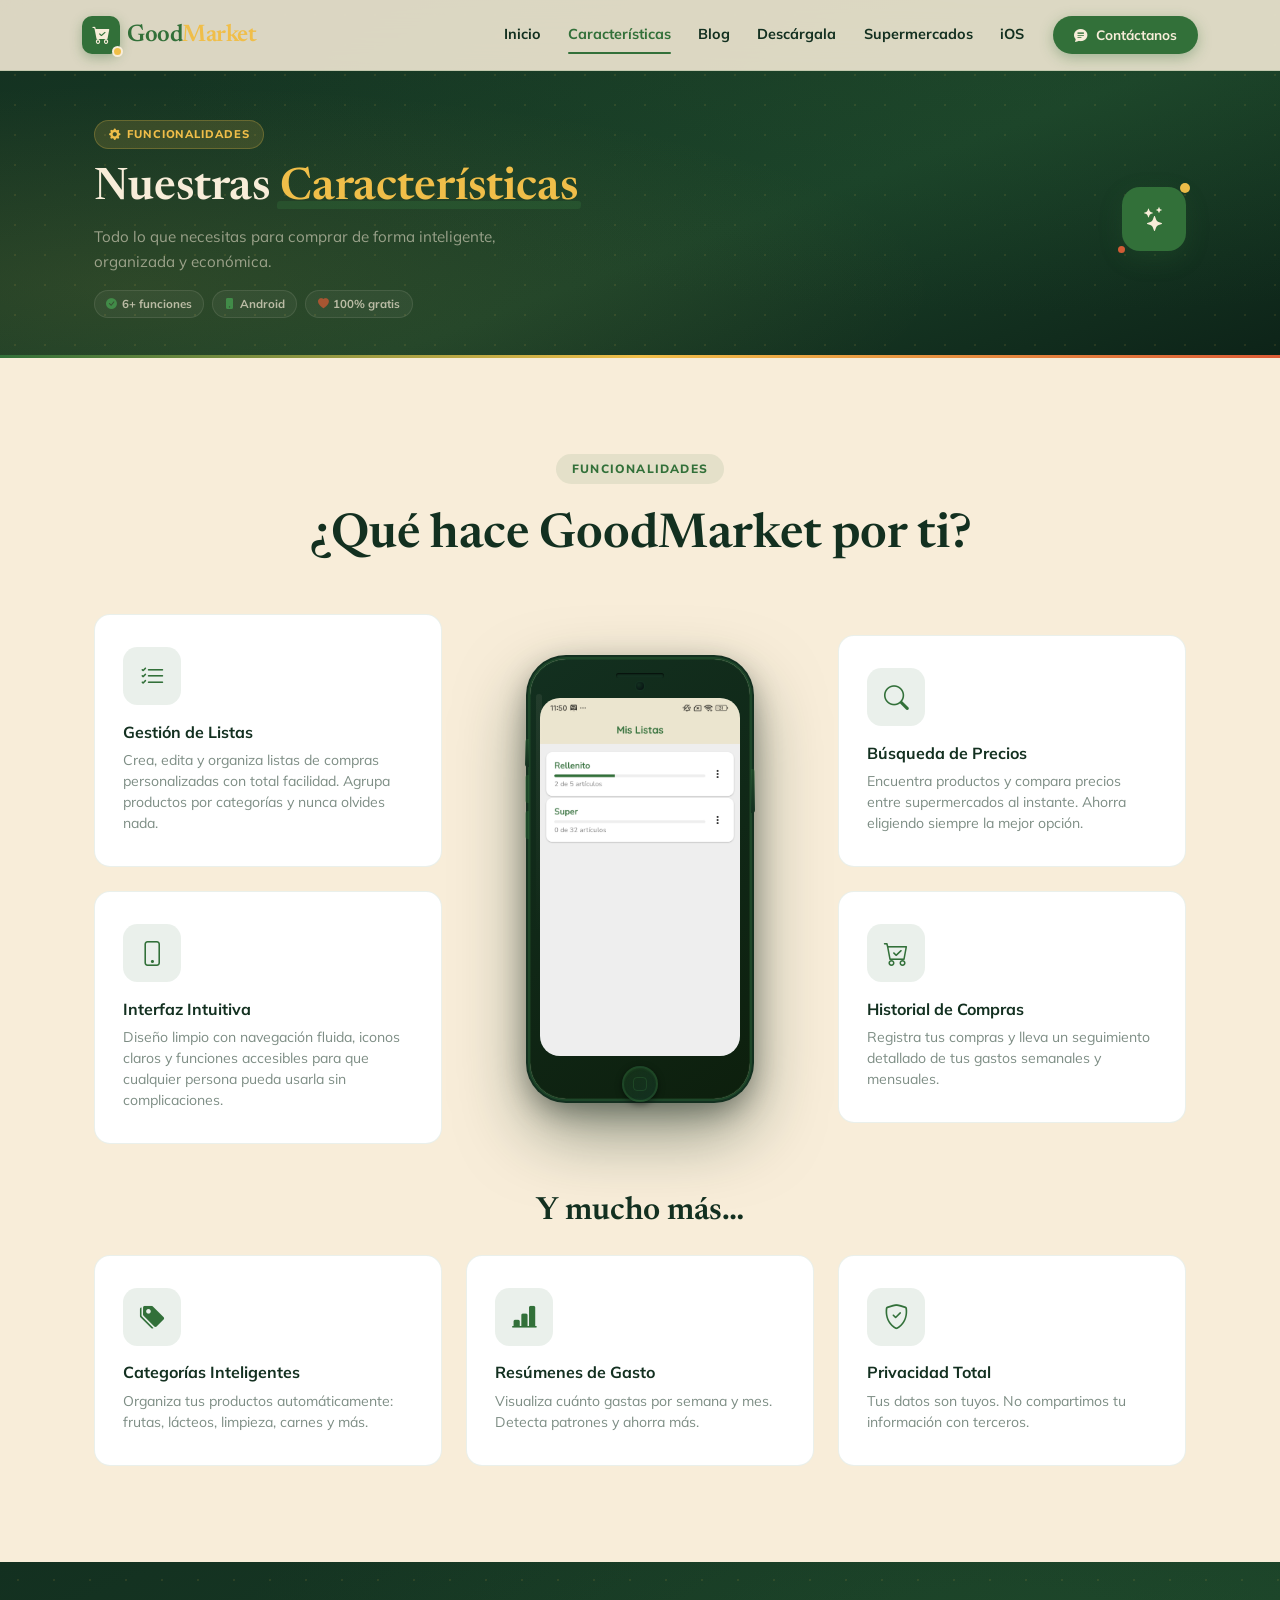
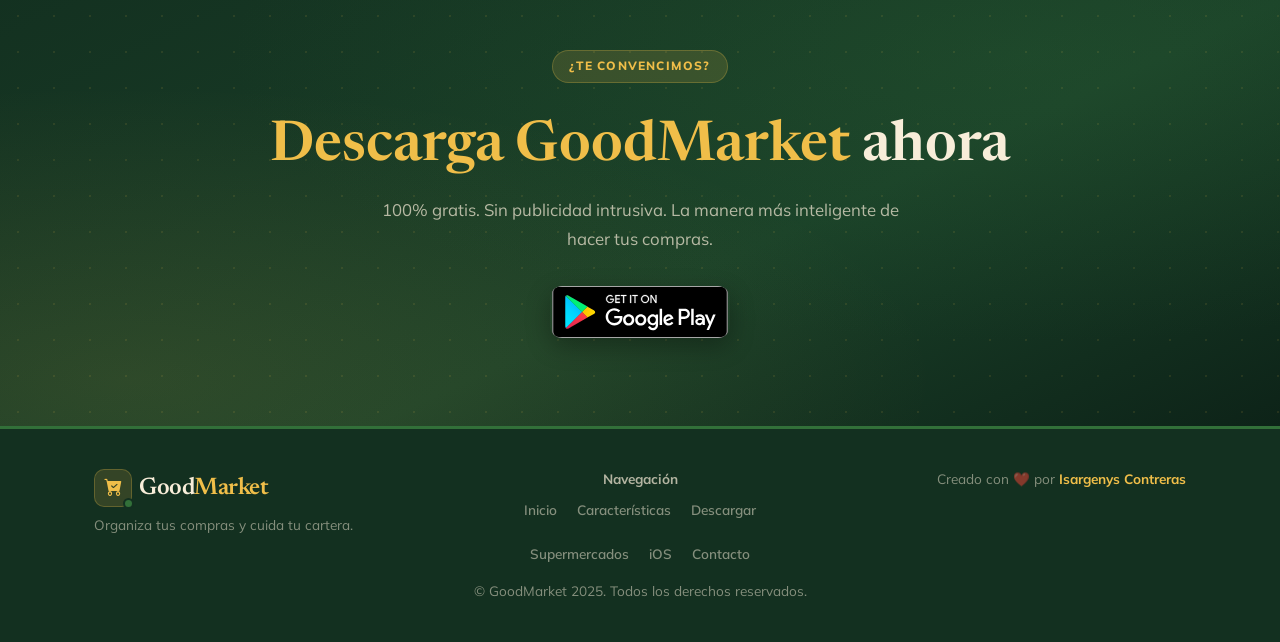
==== commit ebaac61d: "Cambios a los estilos de la web" ====
--- a/caracteristicas.html
+++ b/caracteristicas.html
@@ -66,6 +66,7 @@
         <ul class="navbar-nav ms-auto me-3 my-3 my-lg-0">
           <li class="nav-item"><a class="nav-link" href="index.html">Inicio</a></li>
           <li class="nav-item"><a class="nav-link" href="caracteristicas.html">Características</a></li>
+          <li class="nav-item"><a class="nav-link" href="blog.html">Blog</a></li>
           <li class="nav-item"><a class="nav-link" href="descarga.html">Descárgala</a></li>
           <li class="nav-item"><a class="nav-link" href="unete.html">Supermercados</a></li>
           <li class="nav-item"><a class="nav-link" href="ios.html">iOS</a></li>
--- a/css/styles.css
+++ b/css/styles.css
@@ -2140,4 +2140,1816 @@
   .ios-banner__perks { gap: 1rem; }
 
   .contact-form-card { padding: 1.75rem; }
-}+}
+
+/* ====== BLOG - ESTILOS ====== */
+
+/* ====== BLOG HERO ====== */
+.blog-hero {
+  padding: 160px 0 80px;
+  background: linear-gradient(135deg, rgba(0,74,37,0.05) 0%, rgba(248,237,217,0.1) 100%);
+  text-align: center;
+  margin-top: 60px;
+}
+
+.blog-hero-title {
+  font-size: clamp(2.5rem, 5vw, 3.5rem);
+  font-weight: 800;
+  line-height: 1.2;
+  margin-bottom: 1rem;
+  color: var(--dark);
+}
+
+.blog-hero-title span {
+  color: var(--forest);
+  display: inline-block;
+}
+
+.blog-hero-subtitle {
+  font-size: 1.15rem;
+  color: #666;
+  max-width: 600px;
+  margin: 0 auto 2rem;
+  line-height: 1.8;
+}
+
+/* ====== BUSCADOR ====== */
+.blog-search-wrap {
+  max-width: 500px;
+  margin: 0 auto;
+}
+
+.blog-search-input {
+  position: relative;
+  background: white;
+  border-radius: 50px;
+  box-shadow: 0 10px 35px rgba(0,74,37,0.1);
+  border: none;
+  overflow: hidden;
+  transition: all 0.3s ease;
+  display: flex;
+  align-items: center;
+}
+
+.blog-search-input:focus-within {
+  box-shadow: 0 15px 50px rgba(0,74,37,0.15);
+}
+
+.blog-search-input i {
+  position: absolute;
+  left: 20px;
+  color: var(--forest);
+  font-size: 1.2rem;
+  z-index: 10;
+}
+
+.blog-search-input .form-control {
+  border: none !important;
+  padding: 14px 20px 14px 50px;
+  font-size: 1rem;
+  background: transparent;
+}
+
+.blog-search-input .form-control::placeholder {
+  color: #999;
+}
+
+.blog-search-input .form-control:focus {
+  box-shadow: none;
+  background: transparent;
+}
+
+.btn-search {
+  background: var(--forest) !important;
+  color: white !important;
+  border: none !important;
+  padding: 0 30px !important;
+  font-weight: 600;
+  border-radius: 0 50px 50px 0 !important;
+  margin: 0;
+}
+
+.btn-search:hover {
+  background: var(--dark) !important;
+}
+
+/* ====== ARTÍCULO DESTACADO ====== */
+.blog-featured {
+  padding: 80px 0;
+  background: white;
+}
+
+.featured-post {
+  background: linear-gradient(135deg, rgba(0,74,37,0.03) 0%, rgba(248,237,217,0.08) 100%);
+  border-radius: 20px;
+  padding: 50px;
+  border: 1px solid rgba(0,74,37,0.1);
+}
+
+.featured-img {
+  border-radius: 15px;
+  box-shadow: 0 20px 60px rgba(0,74,37,0.15);
+  margin-bottom: 30px;
+  width: 100%;
+  height: auto;
+}
+
+.featured-badge {
+  display: inline-flex;
+  align-items: center;
+  gap: 8px;
+  background: rgba(0,74,37,0.1);
+  color: var(--forest);
+  padding: 8px 16px;
+  border-radius: 50px;
+  font-size: 0.85rem;
+  font-weight: 600;
+  margin-bottom: 20px;
+}
+
+.featured-badge i {
+  font-size: 0.9rem;
+}
+
+.featured-title {
+  font-size: 2.5rem;
+  font-weight: 800;
+  line-height: 1.2;
+  margin-bottom: 1.5rem;
+  color: var(--dark);
+}
+
+.featured-meta {
+  display: flex;
+  gap: 25px;
+  margin-bottom: 1.5rem;
+  flex-wrap: wrap;
+}
+
+.meta-item {
+  display: inline-flex;
+  align-items: center;
+  gap: 8px;
+  color: #666;
+  font-size: 0.95rem;
+}
+
+.meta-item i {
+  color: var(--forest);
+  font-size: 1.1rem;
+}
+
+.featured-excerpt {
+  font-size: 1.1rem;
+  color: #666;
+  line-height: 1.8;
+  margin-bottom: 2rem;
+}
+
+.btn-read-more {
+  display: inline-flex;
+  align-items: center;
+  gap: 8px;
+  background: var(--forest);
+  color: white;
+  padding: 14px 30px;
+  border-radius: 50px;
+  text-decoration: none;
+  font-weight: 600;
+  transition: all 0.3s ease;
+  border: 2px solid var(--forest);
+}
+
+.btn-read-more:hover {
+  background: transparent;
+  color: var(--forest);
+  transform: translateX(5px);
+}
+
+/* ====== CATEGORÍAS ====== */
+.blog-categories-section {
+  padding: 60px 0;
+  background: #fafafa;
+}
+
+.categories-filter {
+  display: flex;
+  gap: 15px;
+  justify-content: center;
+  flex-wrap: wrap;
+}
+
+.category-btn {
+  display: inline-flex;
+  align-items: center;
+  gap: 8px;
+  background: white;
+  color: #666;
+  border: 2px solid #e0e0e0;
+  padding: 10px 20px;
+  border-radius: 50px;
+  font-size: 0.95rem;
+  font-weight: 600;
+  cursor: pointer;
+  transition: all 0.3s ease;
+}
+
+.category-btn:hover {
+  border-color: var(--forest);
+  color: var(--forest);
+}
+
+.category-btn.active {
+  background: var(--forest);
+  color: white;
+  border-color: var(--forest);
+}
+
+.category-btn i {
+  font-size: 1.1rem;
+}
+
+/* ====== POSTS SECTION ====== */
+.blog-posts-section {
+  padding: 80px 0;
+  background: white;
+}
+
+.blog-post-item {
+  transition: all 0.3s ease;
+}
+
+.blog-post-item:hover .post-card {
+  transform: translateY(-10px);
+}
+
+.post-card {
+  background: white;
+  border-radius: 15px;
+  overflow: hidden;
+  border: 1px solid #f0f0f0;
+  transition: all 0.3s ease;
+  display: flex;
+  flex-direction: column;
+  height: 100%;
+  box-shadow: 0 5px 15px rgba(0,0,0,0.05);
+}
+
+.post-card:hover {
+  box-shadow: 0 15px 50px rgba(0,74,37,0.12);
+  border-color: rgba(0,74,37,0.1);
+}
+
+.post-image-wrap {
+  position: relative;
+  width: 100%;
+  height: 250px;
+  overflow: hidden;
+  background: linear-gradient(135deg, #f5f5f5 0%, #fafafa 100%);
+}
+
+.post-image {
+  width: 100%;
+  height: 100%;
+  object-fit: cover;
+  transition: all 0.4s ease;
+}
+
+.post-card:hover .post-image {
+  transform: scale(1.05);
+}
+
+.post-category {
+  position: absolute;
+  top: 15px;
+  left: 15px;
+  padding: 8px 16px;
+  border-radius: 50px;
+  font-size: 0.8rem;
+  font-weight: 700;
+  text-transform: uppercase;
+  letter-spacing: 0.5px;
+  z-index: 10;
+}
+
+.tips-badge {
+  background: rgba(255, 193, 7, 0.9);
+  color: #333;
+}
+
+.productos-badge {
+  background: rgba(76, 175, 80, 0.9);
+  color: white;
+}
+
+.novedades-badge {
+  background: rgba(0, 74, 37, 0.9);
+  color: white;
+}
+
+.recetas-badge {
+  background: rgba(233, 30, 99, 0.9);
+  color: white;
+}
+
+.presupuesto-badge {
+  background: rgba(33, 150, 243, 0.9);
+  color: white;
+}
+
+.post-content {
+  padding: 25px;
+  display: flex;
+  flex-direction: column;
+  flex: 1;
+}
+
+.post-title {
+  font-size: 1.3rem;
+  font-weight: 700;
+  line-height: 1.4;
+  margin-bottom: 12px;
+  color: var(--dark);
+  transition: color 0.3s ease;
+}
+
+.post-card:hover .post-title {
+  color: var(--forest);
+}
+
+.post-excerpt {
+  flex: 1;
+  margin-bottom: 15px;
+  line-height: 1.6;
+  font-size: 0.95rem;
+  color: #666;
+}
+
+.post-meta {
+  display: flex;
+  gap: 20px;
+  font-size: 0.85rem;
+  margin-bottom: 1rem;
+  padding-bottom: 1rem;
+  border-bottom: 1px solid #f0f0f0;
+}
+
+.meta-date,
+.meta-read {
+  display: flex;
+  align-items: center;
+  gap: 6px;
+  color: #999;
+}
+
+.meta-date i,
+.meta-read i {
+  color: var(--forest);
+}
+
+.post-link {
+  display: inline-flex;
+  align-items: center;
+  gap: 6px;
+  color: var(--forest);
+  text-decoration: none;
+  font-weight: 600;
+  transition: all 0.3s ease;
+}
+
+.post-link:hover {
+  gap: 10px;
+  color: var(--dark);
+}
+
+/* ====== CARGAR MÁS ====== */
+.btn-load-more {
+  background: linear-gradient(135deg, var(--forest) 0%, #056a38 100%);
+  color: white;
+  border: none;
+  padding: 14px 40px;
+  border-radius: 50px;
+  font-weight: 600;
+  font-size: 1rem;
+  cursor: pointer;
+  transition: all 0.3s ease;
+  display: flex;
+  align-items: center;
+  margin: 0 auto;
+}
+
+.btn-load-more:hover {
+  transform: scale(1.05);
+  box-shadow: 0 10px 30px rgba(0,74,37,0.3);
+}
+
+/* ====== NEWSLETTER ====== */
+.blog-newsletter {
+  padding: 80px 0;
+  background: linear-gradient(135deg, rgba(0,74,37,0.08) 0%, rgba(248,237,217,0.1) 100%);
+}
+
+.blog-newsletter h2 {
+  font-size: 2rem;
+  font-weight: 800;
+  color: var(--dark);
+  margin-bottom: 1rem;
+}
+
+.newsletter-form {
+  max-width: 400px;
+  margin: 0 auto;
+}
+
+.newsletter-input {
+  background: white;
+  border-radius: 50px;
+  overflow: hidden;
+  border: 2px solid var(--forest);
+  transition: all 0.3s ease;
+  display: flex;
+  align-items: center;
+}
+
+.newsletter-input:focus-within {
+  box-shadow: 0 10px 40px rgba(0,74,37,0.15);
+}
+
+.newsletter-input .form-control {
+  border: none !important;
+  padding: 14px 25px;
+  background: white;
+  font-size: 1rem;
+}
+
+.newsletter-input .form-control::placeholder {
+  color: #999;
+}
+
+.newsletter-input .form-control:focus {
+  box-shadow: none;
+}
+
+.btn-subscribe {
+  background: var(--forest) !important;
+  color: white !important;
+  border: none !important;
+  padding: 0 30px !important;
+  font-weight: 600;
+  transition: all 0.3s ease;
+  border-radius: 0 50px 50px 0 !important;
+}
+
+.btn-subscribe:hover {
+  background: var(--dark) !important;
+}
+
+.form-text {
+  color: #999;
+}
+
+/* ====== SIDEBAR ====== */
+.blog-sidebar-cta {
+  padding: 80px 0;
+  background: white;
+}
+
+.sidebar-widget {
+  background: #fafafa;
+  padding: 30px;
+  border-radius: 15px;
+  border: 1px solid #f0f0f0;
+  transition: all 0.3s ease;
+}
+
+.sidebar-widget:hover {
+  border-color: var(--forest);
+  box-shadow: 0 10px 30px rgba(0,74,37,0.1);
+}
+
+.sidebar-widget--highlight {
+  background: linear-gradient(135deg, var(--forest) 0%, #056a38 100%);
+  color: white;
+  text-align: center;
+}
+
+.sidebar-widget--highlight .sidebar-title {
+  color: white;
+}
+
+.sidebar-widget--highlight .sidebar-text {
+  color: rgba(255,255,255,0.8);
+}
+
+.highlight-icon {
+  font-size: 2.5rem;
+  color: rgba(248,237,217,0.3);
+  margin-bottom: 1rem;
+}
+
+.sidebar-title {
+  font-size: 1.2rem;
+  font-weight: 700;
+  margin-bottom: 1.5rem;
+  color: var(--dark);
+}
+
+.sidebar-list {
+  list-style: none;
+  padding: 0;
+  margin: 0;
+}
+
+.sidebar-list li {
+  margin-bottom: 12px;
+}
+
+.sidebar-link {
+  display: flex;
+  align-items: center;
+  gap: 10px;
+  color: #666;
+  text-decoration: none;
+  font-size: 0.95rem;
+  transition: all 0.3s ease;
+  padding: 8px 0;
+}
+
+.sidebar-link:hover {
+  color: var(--forest);
+  gap: 15px;
+}
+
+.sidebar-link i {
+  color: var(--forest);
+  font-size: 0.85rem;
+}
+
+.sidebar-link .badge {
+  background: rgba(0,74,37,0.1);
+  color: var(--forest);
+  margin-left: auto;
+  padding: 4px 10px;
+  border-radius: 50px;
+  font-size: 0.75rem;
+  font-weight: 700;
+}
+
+.sidebar-text {
+  color: #666;
+  margin-bottom: 1rem;
+  line-height: 1.6;
+}
+
+.btn-sidebar-download,
+.btn-sidebar-primary {
+  display: inline-flex;
+  align-items: center;
+  gap: 8px;
+  background: var(--forest);
+  color: white;
+  padding: 12px 25px;
+  border-radius: 50px;
+  text-decoration: none;
+  font-weight: 600;
+  font-size: 0.95rem;
+  transition: all 0.3s ease;
+  border: 2px solid var(--forest);
+}
+
+.btn-sidebar-download:hover,
+.btn-sidebar-primary:hover {
+  background: transparent;
+  color: var(--forest);
+  transform: translateX(3px);
+}
+
+.sidebar-widget--highlight .btn-sidebar-primary {
+  background: white;
+  color: var(--forest);
+  border-color: white;
+}
+
+.sidebar-widget--highlight .btn-sidebar-primary:hover {
+  background: transparent;
+  color: white;
+  border-color: white;
+}
+
+/* ====== RESPONSIVE ====== */
+@media (max-width: 991px) {
+  .blog-hero {
+    padding: 120px 0 60px;
+  }
+
+  .blog-hero-title {
+    font-size: 2rem;
+  }
+
+  .featured-post {
+    padding: 30px;
+  }
+
+  .featured-title {
+    font-size: 1.8rem;
+  }
+
+  .featured-img {
+    margin-bottom: 0;
+  }
+
+  .blog-sidebar-cta {
+    padding: 40px 0;
+  }
+
+  .sidebar-widget {
+    margin-bottom: 20px;
+  }
+
+  .categories-filter {
+    gap: 10px;
+  }
+
+  .category-btn {
+    font-size: 0.85rem;
+    padding: 8px 15px;
+  }
+}
+
+@media (max-width: 768px) {
+  .blog-hero-subtitle {
+    font-size: 1rem;
+  }
+
+  .blog-search-input {
+    margin-top: 1rem;
+  }
+
+  .featured-meta {
+    flex-direction: column;
+    gap: 10px;
+  }
+
+  .post-title {
+    font-size: 1.1rem;
+  }
+
+  .btn-load-more {
+    width: 100%;
+    justify-content: center;
+  }
+
+  .sidebar-link {
+    font-size: 0.9rem;
+  }
+
+  .featured-title {
+    font-size: 1.5rem;
+  }
+}
+
+/* ====== BLOG POST INDIVIDUAL ====== */
+
+/* ====== BREADCRUMB ====== */
+.blog-breadcrumb {
+  border-bottom: 1px solid #e0e0e0;
+}
+
+.breadcrumb {
+  background: transparent;
+  padding: 0;
+}
+
+.breadcrumb-item a {
+  color: var(--forest);
+  text-decoration: none;
+  transition: all 0.3s ease;
+}
+
+.breadcrumb-item a:hover {
+  color: var(--dark);
+  text-decoration: underline;
+}
+
+.breadcrumb-item.active {
+  color: #666;
+}
+
+/* ====== POST HERO ====== */
+.post-hero {
+  padding: 60px 0;
+  background: linear-gradient(135deg, rgba(0,74,37,0.03) 0%, rgba(248,237,217,0.05) 100%);
+}
+
+.post-header-badge {
+  display: flex;
+  align-items: center;
+  gap: 15px;
+  margin-bottom: 1.5rem;
+  flex-wrap: wrap;
+}
+
+.badge-category {
+  background: var(--forest);
+  color: white;
+  padding: 8px 16px;
+  border-radius: 50px;
+  font-size: 0.85rem;
+  font-weight: 700;
+  text-transform: uppercase;
+  letter-spacing: 0.5px;
+}
+
+.badge-date {
+  display: flex;
+  align-items: center;
+  gap: 6px;
+  color: #666;
+  font-size: 0.95rem;
+}
+
+.badge-date i {
+  color: var(--forest);
+}
+
+.post-hero-title {
+  font-size: clamp(2rem, 5vw, 3rem);
+  font-weight: 800;
+  line-height: 1.2;
+  margin-bottom: 1.5rem;
+  color: var(--dark);
+}
+
+.post-hero-subtitle {
+  font-size: 1.15rem;
+  color: #666;
+  margin-bottom: 2rem;
+  line-height: 1.8;
+}
+
+.post-hero-meta {
+  display: flex;
+  align-items: center;
+  gap: 40px;
+  margin-bottom: 2.5rem;
+  flex-wrap: wrap;
+}
+
+.meta-author {
+  display: flex;
+  align-items: center;
+  gap: 12px;
+}
+
+.author-avatar {
+  width: 50px;
+  height: 50px;
+  border-radius: 50%;
+  object-fit: cover;
+  border: 2px solid var(--forest);
+}
+
+.author-name {
+  font-weight: 700;
+  color: var(--dark);
+  font-size: 0.95rem;
+}
+
+.author-role {
+  font-size: 0.85rem;
+  color: #666;
+}
+
+.post-stats {
+  display: flex;
+  gap: 25px;
+  flex-wrap: wrap;
+}
+
+.stat-item {
+  display: flex;
+  align-items: center;
+  gap: 6px;
+  color: #666;
+  font-size: 0.9rem;
+}
+
+.stat-item i {
+  color: var(--forest);
+  font-size: 1rem;
+}
+
+.post-featured-image {
+  border-radius: 15px;
+  overflow: hidden;
+  box-shadow: 0 20px 60px rgba(0,74,37,0.15);
+}
+
+.post-featured-image img {
+  width: 100%;
+  height: auto;
+  display: block;
+}
+
+/* ====== CONTENIDO DEL POST ====== */
+.post-content-section {
+  padding: 80px 0;
+  background: white;
+}
+
+.post-article {
+  font-size: 1.05rem;
+  line-height: 1.8;
+  color: #333;
+}
+
+/* ====== TABLA DE CONTENIDOS ====== */
+.toc-box {
+  background: linear-gradient(135deg, rgba(0,74,37,0.05) 0%, rgba(248,237,217,0.1) 100%);
+  border-left: 4px solid var(--forest);
+  padding: 25px;
+  border-radius: 10px;
+  margin-bottom: 40px;
+}
+
+.toc-title {
+  display: flex;
+  align-items: center;
+  gap: 10px;
+  font-size: 1.2rem;
+  font-weight: 700;
+  margin-bottom: 15px;
+  color: var(--dark);
+}
+
+.toc-list {
+  list-style-position: inside;
+  padding: 0;
+  margin: 0;
+}
+
+.toc-list li {
+  margin-bottom: 8px;
+}
+
+.toc-list a {
+  color: var(--forest);
+  text-decoration: none;
+  transition: all 0.3s ease;
+}
+
+.toc-list a:hover {
+  color: var(--dark);
+  text-decoration: underline;
+  margin-left: 5px;
+}
+
+/* ====== SECCIONES ====== */
+.post-section {
+  margin-bottom: 3.5rem;
+  scroll-margin-top: 100px;
+}
+
+.post-intro-text {
+  font-size: 1.1rem;
+  color: #555;
+  margin-bottom: 1.5rem;
+}
+
+.post-section-title {
+  font-size: 1.8rem;
+  font-weight: 800;
+  margin-bottom: 1.5rem;
+  color: var(--dark);
+  display: flex;
+  align-items: center;
+  gap: 15px;
+}
+
+.tip-number {
+  display: inline-flex;
+  align-items: center;
+  justify-content: center;
+  width: 45px;
+  height: 45px;
+  background: var(--forest);
+  color: white;
+  border-radius: 50%;
+  font-weight: 700;
+  font-size: 1.2rem;
+  flex-shrink: 0;
+}
+
+.post-section p {
+  margin-bottom: 1.2rem;
+  color: #555;
+}
+
+.post-list {
+  list-style-type: none;
+  padding: 0;
+  margin: 1.5rem 0;
+}
+
+.post-list li {
+  margin-bottom: 10px;
+  padding-left: 30px;
+  position: relative;
+  color: #555;
+}
+
+.post-list li::before {
+  content: "✓";
+  position: absolute;
+  left: 0;
+  color: var(--forest);
+  font-weight: 700;
+  font-size: 1.2rem;
+}
+
+/* ====== HIGHLIGHT BOXES ====== */
+.post-highlight {
+  background: rgba(248,237,217,0.3);
+  border-left: 4px solid var(--forest);
+  padding: 20px 25px;
+  border-radius: 8px;
+  margin: 1.5rem 0;
+}
+
+.post-highlight h4 {
+  color: var(--dark);
+  font-weight: 700;
+  margin-bottom: 1rem;
+}
+
+.post-highlight ul {
+  list-style: none;
+  padding: 0;
+  margin: 0;
+}
+
+.post-highlight li {
+  margin-bottom: 8px;
+  padding-left: 25px;
+  position: relative;
+  color: #555;
+}
+
+.post-highlight li::before {
+  content: "•";
+  position: absolute;
+  left: 5px;
+  color: var(--forest);
+  font-weight: 700;
+}
+
+.post-tip-box {
+  background: rgba(0,74,37,0.08);
+  border-left: 4px solid var(--forest);
+  padding: 20px 25px;
+  border-radius: 8px;
+  margin: 1.5rem 0;
+}
+
+.post-tip-box h4 {
+  display: flex;
+  align-items: center;
+  gap: 10px;
+  color: var(--dark);
+  font-weight: 700;
+  margin-bottom: 1rem;
+}
+
+.post-tip-box i {
+  color: var(--forest);
+}
+
+/* ====== IMÁGENES ====== */
+.post-section-image {
+  width: 100%;
+  height: auto;
+  border-radius: 12px;
+  margin: 2rem 0;
+  box-shadow: 0 10px 30px rgba(0,74,37,0.1);
+  display: block;
+}
+
+/* ====== TABLAS ====== */
+.post-section table {
+  width: 100%;
+  border-collapse: collapse;
+  margin: 1.5rem 0;
+  border-radius: 10px;
+  overflow: hidden;
+  box-shadow: 0 5px 15px rgba(0,74,37,0.05);
+}
+
+.post-section thead {
+  background: rgba(0,74,37,0.1);
+}
+
+.post-section th {
+  padding: 15px;
+  text-align: left;
+  font-weight: 700;
+  color: var(--dark);
+  border-bottom: 2px solid rgba(0,74,37,0.2);
+}
+
+.post-section td {
+  padding: 12px 15px;
+  border-bottom: 1px solid #e0e0e0;
+  color: #555;
+}
+
+.post-section tbody tr:hover {
+  background: rgba(0,74,37,0.02);
+}
+
+.post-section .badge {
+  padding: 6px 12px;
+  font-size: 0.85rem;
+}
+
+/* ====== BRAND COMPARISON ====== */
+.brand-comparison {
+  background: #f9f9f9;
+  border: 2px solid #e0e0e0;
+  border-radius: 12px;
+  padding: 25px;
+  text-align: center;
+  transition: all 0.3s ease;
+}
+
+.brand-comparison.active {
+  border-color: var(--forest);
+  background: rgba(0,74,37,0.05);
+  transform: scale(1.02);
+}
+
+.brand-title {
+  color: var(--dark);
+  font-weight: 700;
+  margin-bottom: 10px;
+}
+
+.brand-comparison .price {
+  font-size: 2rem;
+  color: var(--forest);
+  font-weight: 800;
+  margin: 10px 0;
+}
+
+.brand-features {
+  list-style: none;
+  padding: 0;
+  margin: 0;
+}
+
+.brand-features li {
+  padding: 8px 0;
+  color: #666;
+  border-bottom: 1px solid #e0e0e0;
+}
+
+.brand-features li:last-child {
+  border-bottom: none;
+}
+
+/* ====== SEASON BOXES ====== */
+.season-box {
+  background: linear-gradient(135deg, rgba(0,0,0,0.03) 0%, rgba(0,0,0,0.08) 100%);
+  border-radius: 12px;
+  padding: 25px;
+  margin-bottom: 20px;
+}
+
+.season-box h4 {
+  display: flex;
+  align-items: center;
+  gap: 10px;
+  color: var(--dark);
+  font-weight: 700;
+  margin-bottom: 1.5rem;
+}
+
+.season-box i {
+  font-size: 1.5rem;
+}
+
+.season-box.summer {
+  border-left: 4px solid #ffc107;
+}
+
+.season-box.summer i {
+  color: #ffc107;
+}
+
+.season-box.winter {
+  border-left: 4px solid #2196f3;
+}
+
+.season-box.winter i {
+  color: #2196f3;
+}
+
+.season-box ul {
+  list-style: none;
+  padding: 0;
+  margin: 0;
+}
+
+.season-box li {
+  padding: 8px 0;
+  padding-left: 25px;
+  position: relative;
+  color: #666;
+}
+
+.season-box li::before {
+  content: "•";
+  position: absolute;
+  left: 5px;
+  font-weight: bold;
+}
+
+/* ====== TIMELINE ====== */
+.timeline {
+  display: grid;
+  grid-template-columns: repeat(auto-fit, minmax(150px, 1fr));
+  gap: 20px;
+  margin: 2rem 0;
+}
+
+.timeline-item {
+  text-align: center;
+}
+
+.timeline-marker {
+  width: 50px;
+  height: 50px;
+  border-radius: 50%;
+  display: flex;
+  align-items: center;
+  justify-content: center;
+  color: white;
+  font-size: 1.3rem;
+  margin: 0 auto 10px;
+}
+
+.timeline-item h5 {
+  color: var(--dark);
+  font-weight: 700;
+  margin-bottom: 8px;
+}
+
+.timeline-item p {
+  font-size: 0.9rem;
+  color: #666;
+  margin-bottom: 0;
+}
+
+/* ====== CHART ====== */
+.chart-container {
+  background: #f9f9f9;
+  border-radius: 12px;
+  padding: 25px;
+  margin: 2rem 0;
+}
+
+.chart-container h4 {
+  color: var(--dark);
+  font-weight: 700;
+  margin-bottom: 1.5rem;
+}
+
+.price-chart {
+  position: relative;
+  width: 100%;
+  margin-bottom: 1rem;
+}
+
+.chart-svg {
+  width: 100%;
+  height: auto;
+  min-height: 300px;
+}
+
+/* ====== CONCLUSIÓN ====== */
+.post-conclusion {
+  background: rgba(0,74,37,0.03);
+  border-left: 4px solid var(--forest);
+  padding: 25px;
+  border-radius: 10px;
+  margin-top: 3rem;
+}
+
+.conclusion-summary {
+  background: white;
+  padding: 20px;
+  border-radius: 8px;
+  margin: 1.5rem 0;
+}
+
+.conclusion-summary h4 {
+  color: var(--dark);
+  font-weight: 700;
+  margin-bottom: 1rem;
+}
+
+.conclusion-summary ol {
+  list-style-position: inside;
+  padding-left: 0;
+}
+
+.conclusion-summary li {
+  margin-bottom: 8px;
+  color: #555;
+}
+
+/* ====== CTA BOX ====== */
+.post-cta-box {
+  background: linear-gradient(135deg, var(--forest) 0%, #056a38 100%);
+  color: white;
+  padding: 40px;
+  border-radius: 15px;
+  text-align: center;
+  margin: 3rem 0;
+}
+
+.post-cta-box h3 {
+  color: white;
+  font-weight: 800;
+  margin-bottom: 1rem;
+}
+
+.post-cta-box p {
+  color: rgba(255,255,255,0.9);
+  margin-bottom: 1.5rem;
+}
+
+.btn-cta-primary {
+  display: inline-flex;
+  align-items: center;
+  gap: 8px;
+  background: white;
+  color: var(--forest);
+  padding: 14px 35px;
+  border-radius: 50px;
+  text-decoration: none;
+  font-weight: 700;
+  transition: all 0.3s ease;
+  border: 2px solid white;
+}
+
+.btn-cta-primary:hover {
+  background: transparent;
+  color: white;
+  transform: translateY(-2px);
+}
+
+/* ====== COMPARTIR ====== */
+.post-share {
+  margin: 3rem 0;
+  padding: 2rem 0;
+  border-top: 1px solid #e0e0e0;
+  border-bottom: 1px solid #e0e0e0;
+}
+
+.post-share h4 {
+  color: var(--dark);
+  font-weight: 700;
+  margin-bottom: 1.5rem;
+}
+
+.share-buttons {
+  display: flex;
+  gap: 10px;
+  flex-wrap: wrap;
+}
+
+.share-btn {
+  display: inline-flex;
+  align-items: center;
+  justify-content: center;
+  width: 45px;
+  height: 45px;
+  border-radius: 50%;
+  color: white;
+  font-size: 1.1rem;
+  transition: all 0.3s ease;
+  text-decoration: none;
+}
+
+.share-btn.facebook {
+  background: #1877f2;
+}
+
+.share-btn.twitter {
+  background: #1da1f2;
+}
+
+.share-btn.whatsapp {
+  background: #25d366;
+}
+
+.share-btn.linkedin {
+  background: #0a66c2;
+}
+
+.share-btn.email {
+  background: #ea4335;
+}
+
+.share-btn:hover {
+  transform: translateY(-5px);
+  box-shadow: 0 10px 25px rgba(0,0,0,0.2);
+}
+
+/* ====== NAVEGACIÓN POSTS ====== */
+/* ====== NAVEGACIÓN POSTS ====== */
+.post-navigation {
+  display: grid;
+  grid-template-columns: 1fr 1fr;
+  gap: 25px;
+  margin: 3rem 0;
+  padding: 2rem 0;
+  border-top: 1px solid #e0e0e0;
+}
+
+.nav-post-prev,
+.nav-post-next {
+  padding: 20px;
+  border-radius: 10px;
+  background: #f9f9f9;
+  transition: all 0.3s ease;
+}
+
+.nav-post-prev:hover,
+.nav-post-next:hover {
+  background: rgba(0,74,37,0.08);
+  border-color: var(--forest);
+}
+
+.nav-label {
+  display: block;
+  font-size: 0.85rem;
+  color: #999;
+  margin-bottom: 8px;
+  font-weight: 600;
+}
+
+.nav-post-prev a,
+.nav-post-next a {
+  color: var(--forest);
+  text-decoration: none;
+  font-weight: 700;
+  transition: all 0.3s ease;
+}
+
+.nav-post-prev a:hover,
+.nav-post-next a:hover {
+  color: var(--dark);
+}
+
+/* ====== SIDEBAR - AUTOR ====== */
+.author-card {
+  background: linear-gradient(135deg, rgba(0,74,37,0.08) 0%, rgba(248,237,217,0.1) 100%);
+  border: 1px solid rgba(0,74,37,0.1);
+  border-radius: 15px;
+  padding: 30px;
+  text-align: center;
+  transition: all 0.3s ease;
+}
+
+.author-card:hover {
+  border-color: var(--forest);
+  box-shadow: 0 10px 30px rgba(0,74,37,0.1);
+}
+
+.author-card-image {
+  width: 100px;
+  height: 100px;
+  border-radius: 50%;
+  object-fit: cover;
+  border: 3px solid var(--forest);
+  margin-bottom: 15px;
+  display: block;
+  margin-left: auto;
+  margin-right: auto;
+}
+
+.author-card-name {
+  color: var(--dark);
+  font-weight: 800;
+  margin-bottom: 5px;
+}
+
+.author-card-role {
+  color: var(--forest);
+  font-size: 0.9rem;
+  font-weight: 700;
+  margin-bottom: 1rem;
+}
+
+.author-card-bio {
+  font-size: 0.9rem;
+  color: #666;
+  line-height: 1.6;
+  margin-bottom: 1.5rem;
+}
+
+.btn-follow {
+  display: inline-flex;
+  align-items: center;
+  gap: 8px;
+  background: var(--forest);
+  color: white;
+  padding: 10px 20px;
+  border-radius: 50px;
+  text-decoration: none;
+  font-weight: 600;
+  font-size: 0.9rem;
+  transition: all 0.3s ease;
+  border: 2px solid var(--forest);
+}
+
+.btn-follow:hover {
+  background: transparent;
+  color: var(--forest);
+}
+
+/* ====== SIDEBAR - ARTÍCULOS RELACIONADOS ====== */
+.related-posts {
+  display: flex;
+  flex-direction: column;
+  gap: 15px;
+}
+
+.related-post {
+  display: flex;
+  gap: 12px;
+  padding-bottom: 15px;
+  border-bottom: 1px solid #e0e0e0;
+  transition: all 0.3s ease;
+}
+
+.related-post:last-child {
+  border-bottom: none;
+}
+
+.related-post:hover {
+  padding-left: 5px;
+}
+
+.related-post-image {
+  width: 80px;
+  height: 80px;
+  border-radius: 8px;
+  object-fit: cover;
+  flex-shrink: 0;
+}
+
+.related-post-content {
+  flex: 1;
+}
+
+.related-post-title {
+  font-size: 0.95rem;
+  font-weight: 700;
+  margin-bottom: 5px;
+}
+
+.related-post-title a {
+  color: var(--dark);
+  text-decoration: none;
+  transition: color 0.3s ease;
+}
+
+.related-post-title a:hover {
+  color: var(--forest);
+}
+
+.related-post-meta {
+  font-size: 0.8rem;
+  color: #999;
+  margin: 0;
+}
+
+/* ====== SIDEBAR - NEWSLETTER ====== */
+.newsletter-sidebar {
+  background: linear-gradient(135deg, var(--forest) 0%, #056a38 100%);
+  color: white;
+  padding: 25px;
+  border-radius: 15px;
+  text-align: center;
+}
+
+.newsletter-sidebar h3 {
+  color: white;
+  font-weight: 800;
+  margin-bottom: 8px;
+}
+
+.newsletter-sidebar p {
+  font-size: 0.9rem;
+  color: rgba(255,255,255,0.9);
+  margin-bottom: 1.5rem;
+}
+
+.newsletter-form-sidebar {
+  position: relative;
+}
+
+.newsletter-form-sidebar .input-group {
+  display: flex;
+  gap: 0;
+  background: white;
+  border-radius: 50px;
+  overflow: hidden;
+}
+
+.newsletter-form-sidebar .form-control {
+  border: none;
+  padding: 12px 20px;
+  background: white;
+  color: #333;
+}
+
+.newsletter-form-sidebar .form-control::placeholder {
+  color: #999;
+}
+
+.btn-subscribe-sidebar {
+  background: var(--forest) !important;
+  color: white !important;
+  border: none !important;
+  padding: 0 20px !important;
+  border-radius: 0 50px 50px 0 !important;
+}
+
+.btn-subscribe-sidebar:hover {
+  background: #056a38 !important;
+}
+
+/* ====== SIDEBAR - CATEGORÍAS ====== */
+.categories-list {
+  list-style: none;
+  padding: 0;
+  margin: 0;
+}
+
+.categories-list li {
+  margin-bottom: 10px;
+}
+
+.categories-list a {
+  display: flex;
+  align-items: center;
+  gap: 10px;
+  color: #666;
+  text-decoration: none;
+  padding: 10px 12px;
+  border-radius: 8px;
+  transition: all 0.3s ease;
+}
+
+.categories-list a:hover {
+  background: rgba(0,74,37,0.08);
+  color: var(--forest);
+}
+
+.categories-list i {
+  color: var(--forest);
+  font-size: 1.1rem;
+}
+
+.cat-count {
+  background: rgba(0,74,37,0.1);
+  color: var(--forest);
+  padding: 3px 8px;
+  border-radius: 12px;
+  font-size: 0.75rem;
+  font-weight: 700;
+  margin-left: auto;
+}
+
+/* ====== SIDEBAR WIDGET ====== */
+.sidebar-widget {
+  background: white;
+  border: 1px solid #f0f0f0;
+  border-radius: 15px;
+  padding: 25px;
+  transition: all 0.3s ease;
+}
+
+.sidebar-widget:hover {
+  border-color: var(--forest);
+  box-shadow: 0 10px 30px rgba(0,74,37,0.08);
+}
+
+.sidebar-title {
+  font-size: 1.1rem;
+  font-weight: 800;
+  color: var(--dark);
+  margin-bottom: 1.5rem;
+}
+
+/* ====== ALERTAS ====== */
+.alert {
+  border: none;
+  border-left: 4px solid;
+  border-radius: 8px;
+  padding: 1rem;
+}
+
+.alert-info {
+  background: rgba(33, 150, 243, 0.08);
+  border-left-color: #2196f3;
+  color: #1565c0;
+}
+
+.alert-info i {
+  color: #2196f3;
+  margin-right: 8px;
+}
+
+.alert-warning {
+  background: rgba(255, 193, 7, 0.08);
+  border-left-color: #ffc107;
+  color: #f57f17;
+}
+
+.alert-warning i {
+  color: #ffc107;
+  margin-right: 8px;
+}
+
+/* ====== RESPONSIVE ====== */
+@media (max-width: 991px) {
+  .post-hero {
+    padding: 40px 0;
+  }
+
+  .post-hero-title {
+    font-size: 2rem;
+  }
+
+  .post-hero-meta {
+    flex-direction: column;
+    gap: 20px;
+  }
+
+  .post-section-title {
+    font-size: 1.5rem;
+  }
+
+  .post-navigation {
+    grid-template-columns: 1fr;
+  }
+}
+
+@media (max-width: 768px) {
+  .post-featured-image {
+    margin: 1.5rem 0;
+  }
+
+  .post-header-badge {
+    flex-direction: column;
+    align-items: flex-start;
+  }
+
+  .post-hero-title {
+    font-size: 1.5rem;
+  }
+
+  .post-hero-subtitle {
+    font-size: 1rem;
+  }
+
+  .post-stats {
+    gap: 15px;
+    font-size: 0.85rem;
+  }
+
+  .post-section-title {
+    font-size: 1.3rem;
+  }
+
+  .toc-box {
+    padding: 15px;
+  }
+
+  .toc-list {
+    font-size: 0.9rem;
+  }
+
+  .timeline {
+    grid-template-columns: 1fr;
+  }
+
+  .brand-comparison {
+    padding: 15px;
+  }
+
+  .post-share {
+    margin: 2rem 0;
+  }
+
+  .share-buttons {
+    justify-content: center;
+  }
+
+  .post-cta-box {
+    padding: 25px;
+  }
+
+  .author-card-image {
+    width: 80px;
+    height: 80px;
+  }
+}
+
+@media (max-width: 576px) {
+  .post-hero {
+    padding: 30px 0;
+  }
+
+  .post-hero-title {
+    font-size: 1.3rem;
+  }
+
+  .post-hero-meta {
+    gap: 15px;
+  }
+
+  .post-header-badge {
+    gap: 10px;
+  }
+
+  .badge-category,
+  .badge-date {
+    font-size: 0.8rem;
+  }
+
+  .post-section {
+    margin-bottom: 2.5rem;
+  }
+
+  .post-section-title {
+    font-size: 1.2rem;
+    gap: 10px;
+  }
+
+  .tip-number {
+    width: 40px;
+    height: 40px;
+    font-size: 1rem;
+  }
+
+  .post-highlight,
+  .post-tip-box {
+    padding: 15px;
+  }
+
+  table {
+    font-size: 0.85rem;
+  }
+
+  table th,
+  table td {
+    padding: 10px 8px;
+  }
+
+  .comparison-table {
+    overflow-x: auto;
+  }
+
+  .chart-svg {
+    min-height: 250px;
+  }
+
+  .timeline {
+    grid-template-columns: 1fr;
+    gap: 15px;
+  }
+
+  .post-cta-box {
+    padding: 20px;
+  }
+
+  .btn-cta-primary {
+    padding: 12px 25px;
+    font-size: 0.9rem;
+  }
+
+  .post-navigation {
+    gap: 15px;
+  }
+
+  .nav-post-prev,
+  .nav-post-next {
+    padding: 15px;
+  }
+}
+
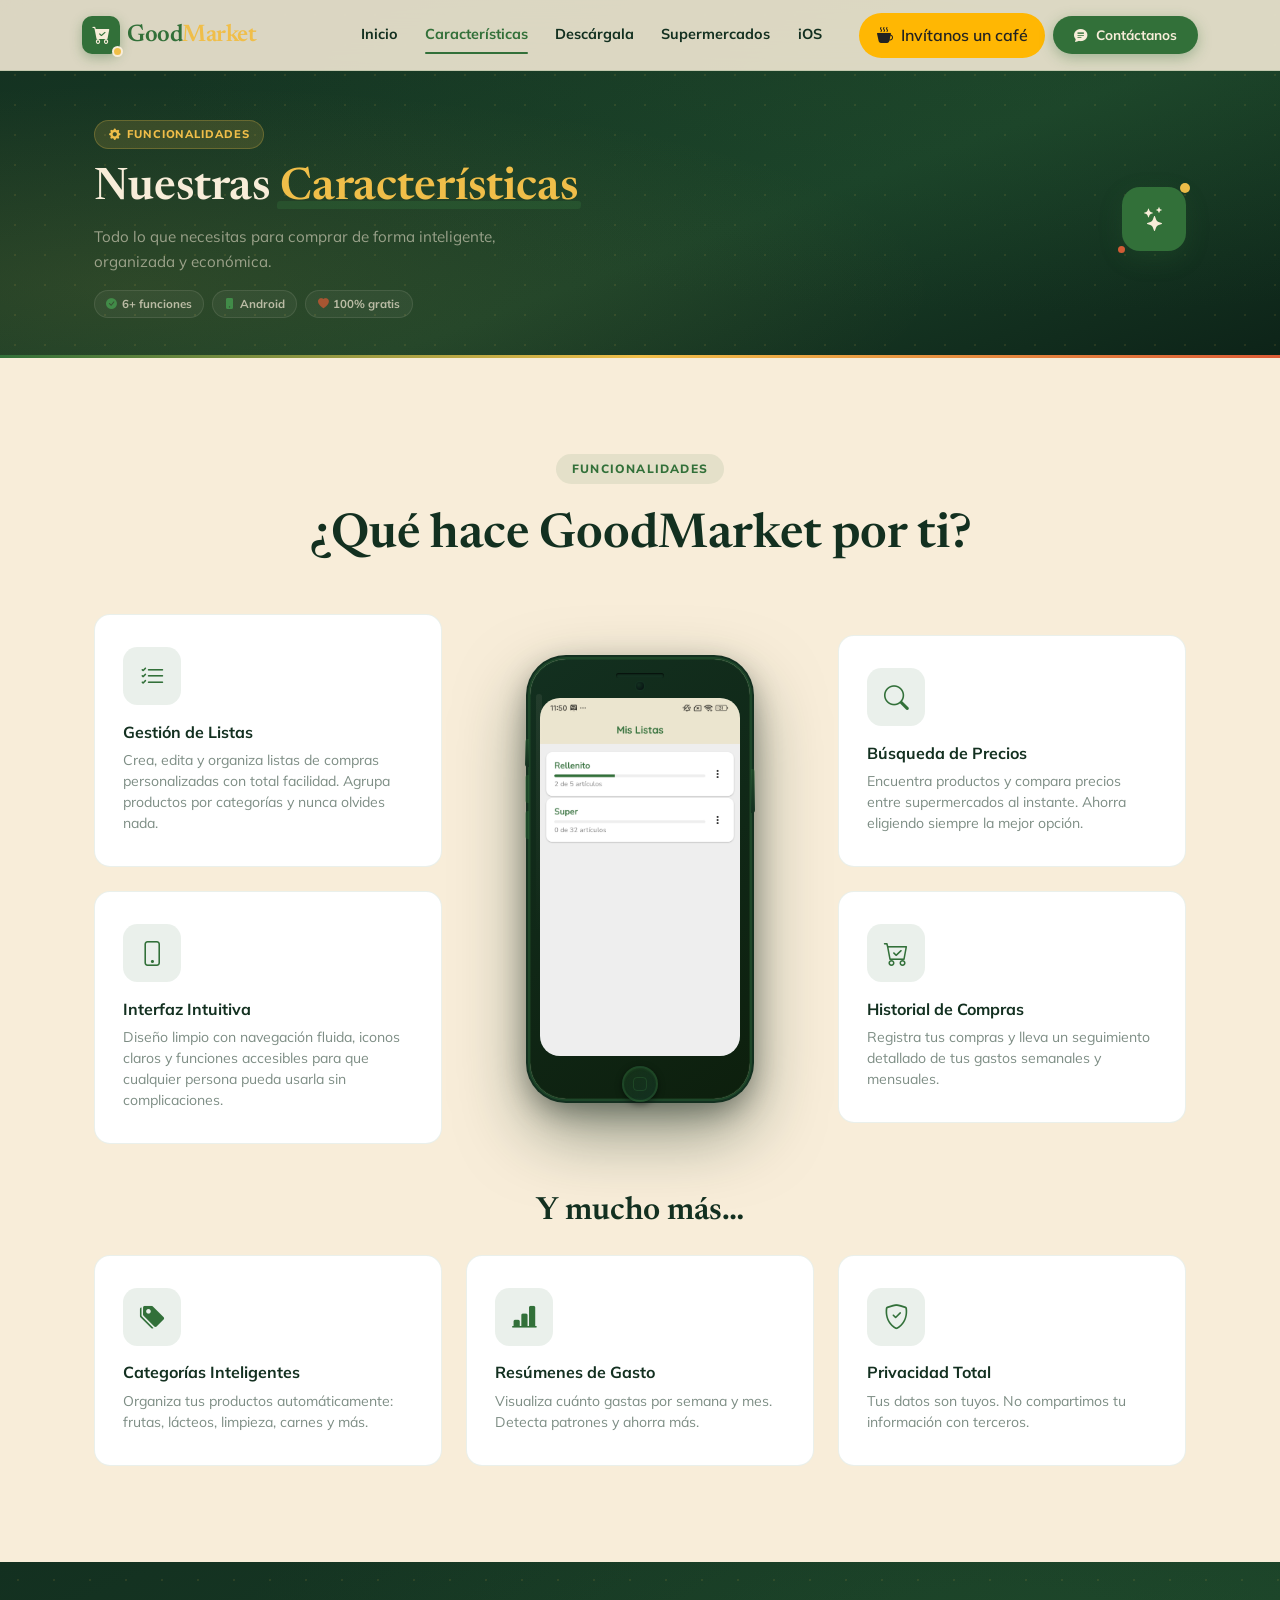
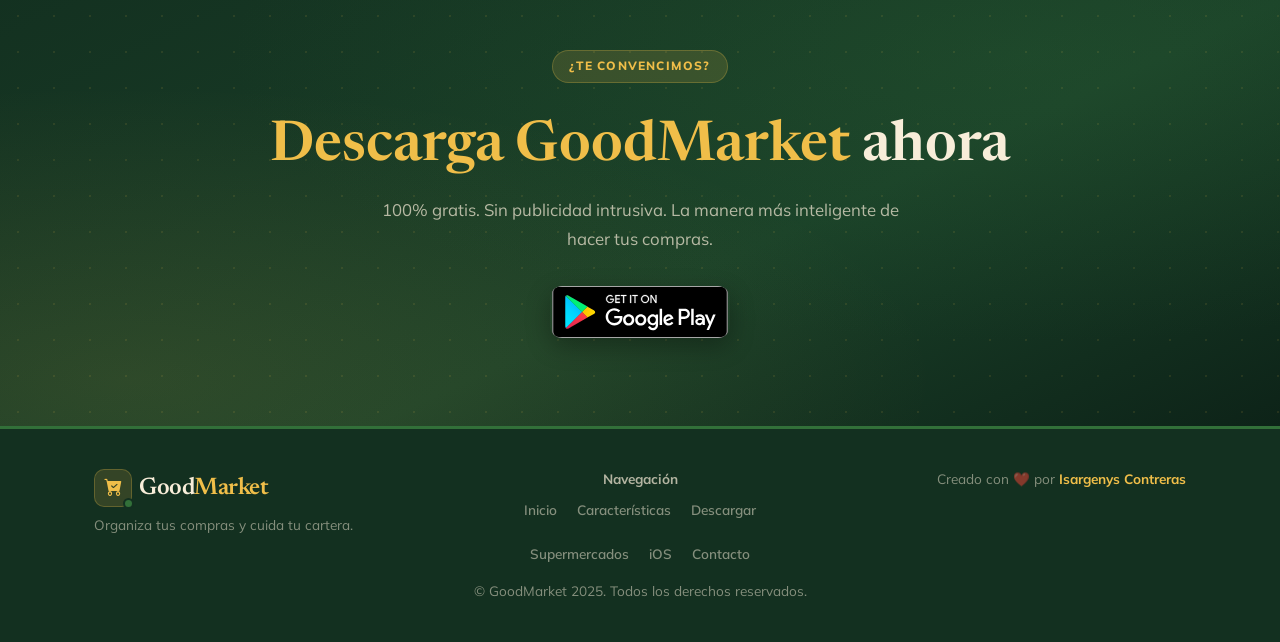
==== commit 024819f0: "boton de donaciones" ====
--- a/caracteristicas.html
+++ b/caracteristicas.html
@@ -66,11 +66,14 @@
         <ul class="navbar-nav ms-auto me-3 my-3 my-lg-0">
           <li class="nav-item"><a class="nav-link" href="index.html">Inicio</a></li>
           <li class="nav-item"><a class="nav-link" href="caracteristicas.html">Características</a></li>
-          <li class="nav-item"><a class="nav-link" href="blog.html">Blog</a></li>
+          <!-- <li class="nav-item"><a class="nav-link" href="blog.html">Blog</a></li> -->
           <li class="nav-item"><a class="nav-link" href="descarga.html">Descárgala</a></li>
           <li class="nav-item"><a class="nav-link" href="unete.html">Supermercados</a></li>
           <li class="nav-item"><a class="nav-link" href="ios.html">iOS</a></li>
         </ul>
+         <a class="btn-nav-donate mx-2" href="https://ko-fi.com/goodmarket" target="_blank">
+          <i class="bi bi-cup-hot-fill me-2"></i>Invítanos un café
+          </a>
         <a class="btn-nav-feedback" href="contacto.html">
           <i class="bi bi-chat-text-fill me-2"></i>Contáctanos
         </a>
--- a/css/styles.css
+++ b/css/styles.css
@@ -3952,4 +3952,21 @@
     padding: 15px;
   }
 }
-
+.btn-nav-donate{
+    display:inline-flex;
+    align-items:center;
+    justify-content:center;
+    padding:.65rem 1.1rem;
+    border-radius:50px;
+    background:#ffb703;
+    color:#222;
+    font-weight:600;
+    text-decoration:none;
+    transition:.3s;
+}
+
+.btn-nav-donate:hover{
+    background:#fb8500;
+    color:#fff;
+    transform:translateY(-2px);
+}
